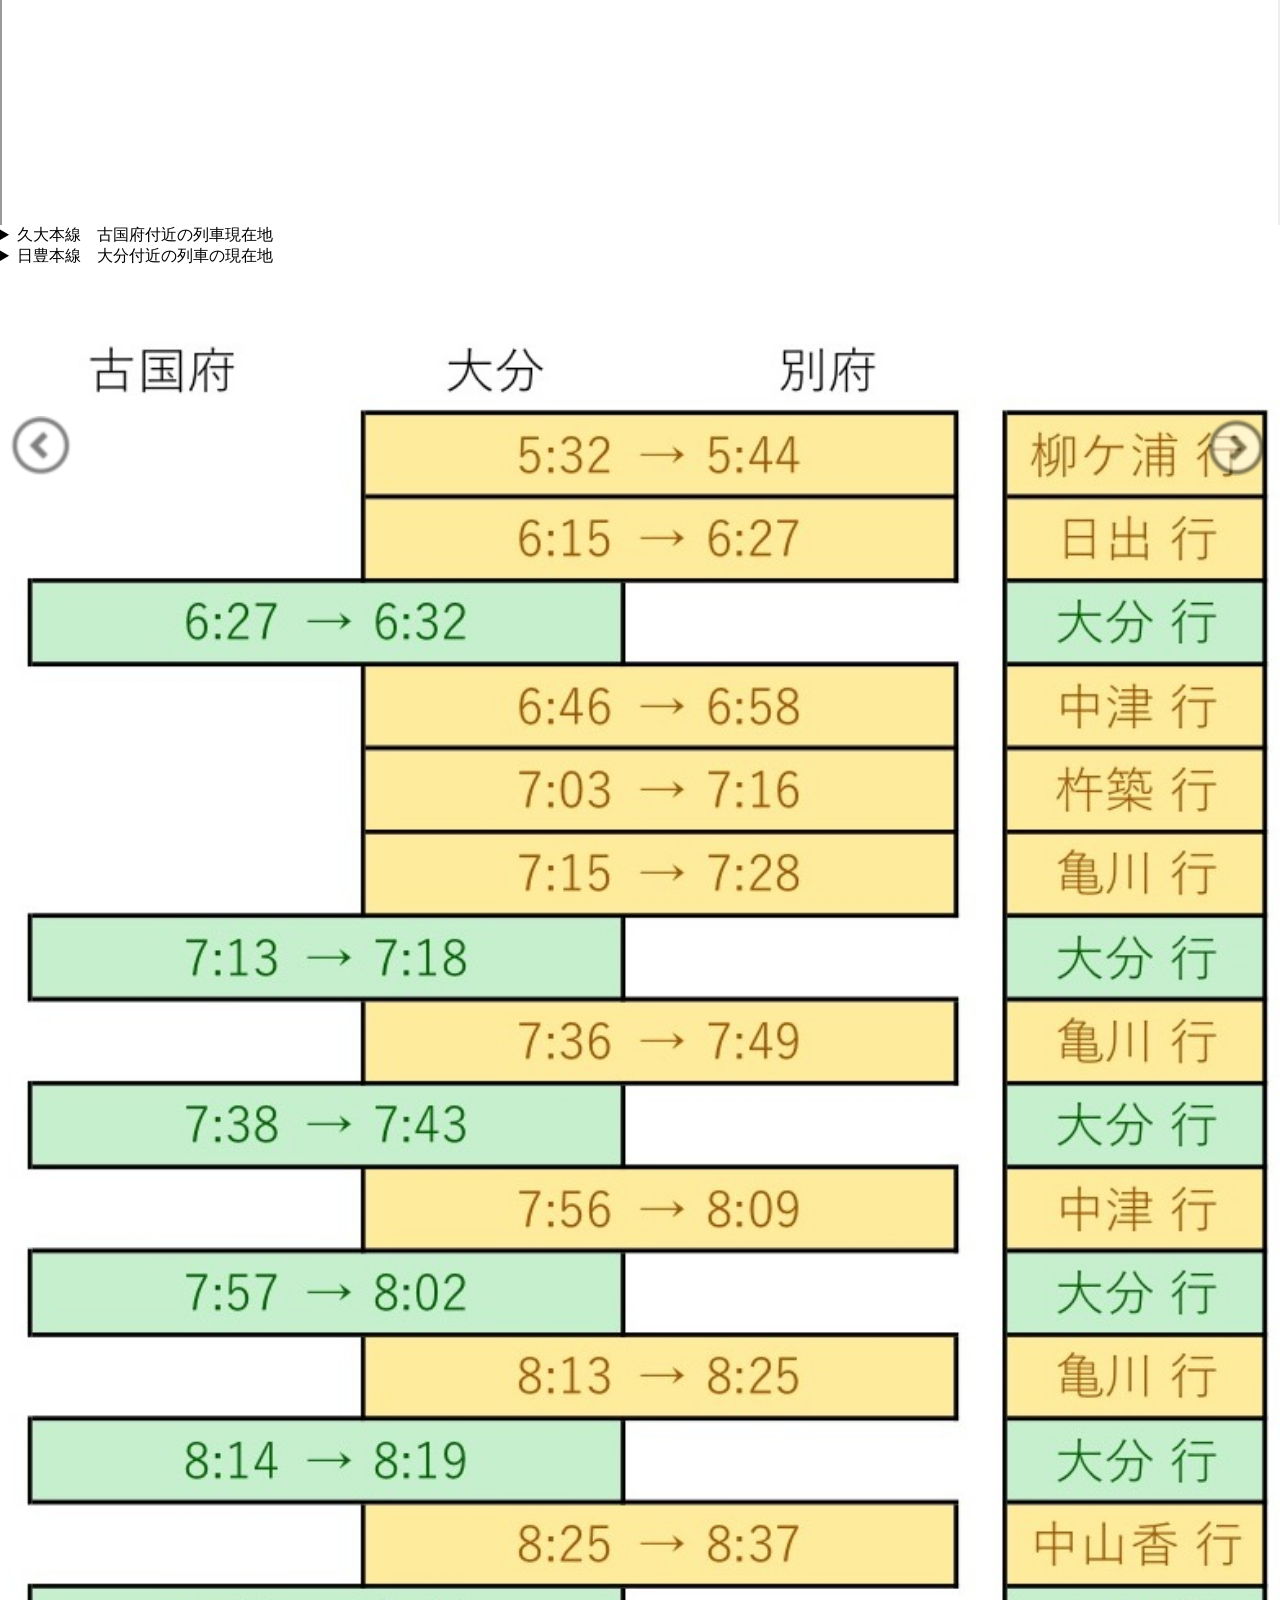
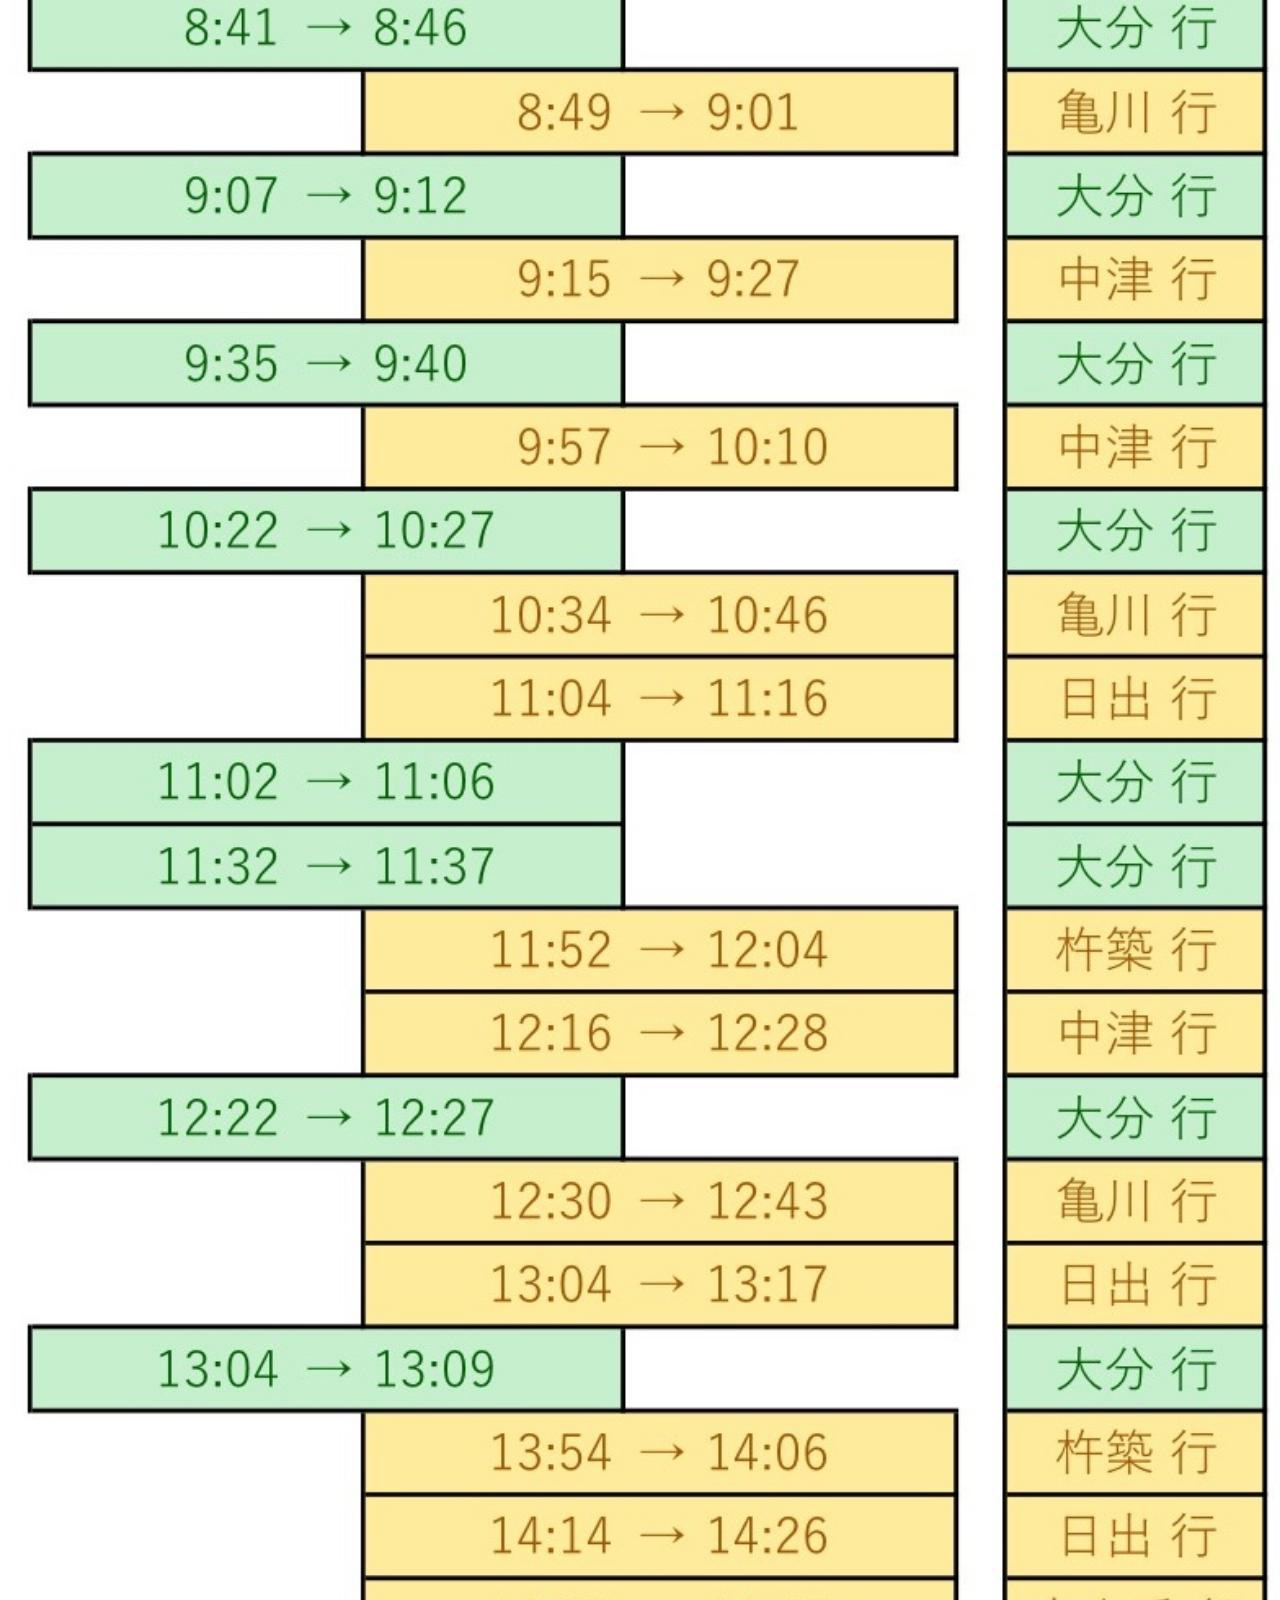
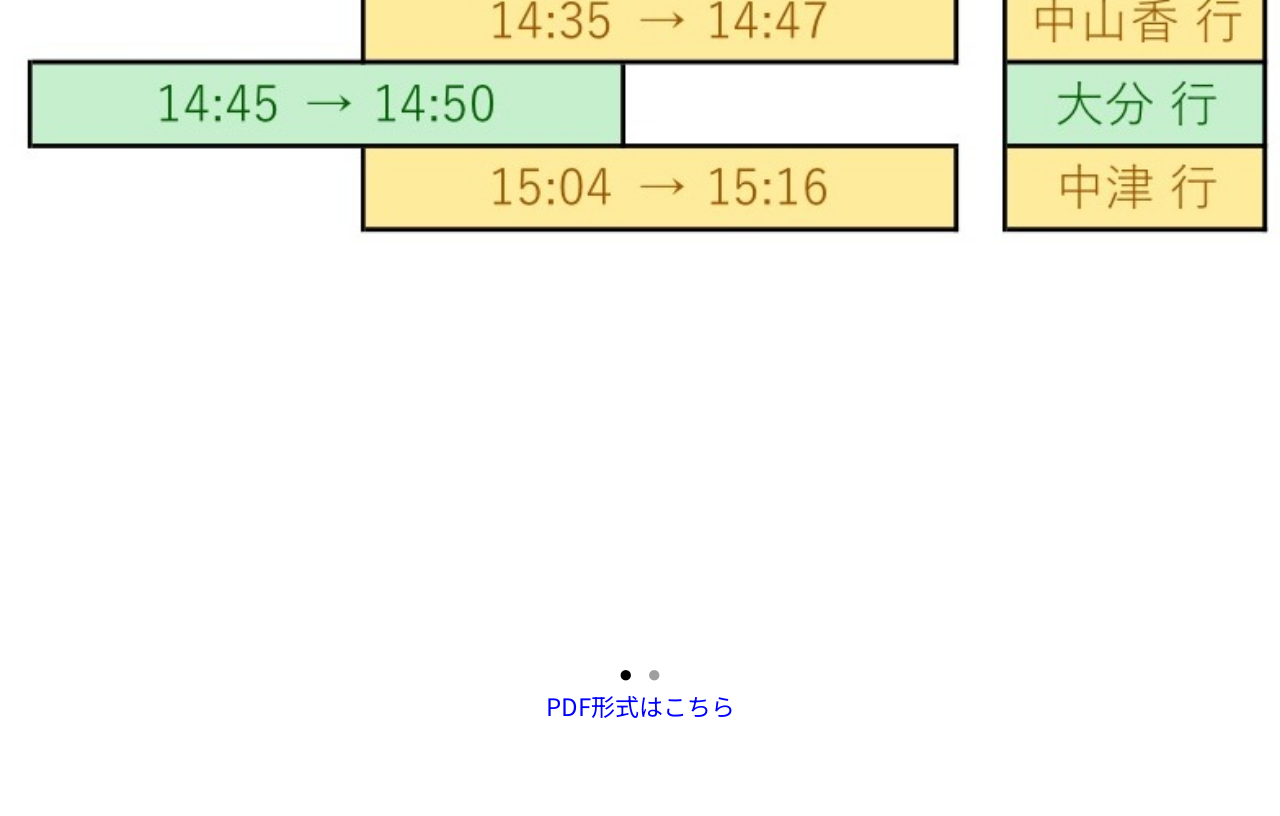
==== index.html @ 7d001d64 "Update index.html" ====
<!DOCTYPE html>
<html lang="ja">
<head>
  <title>列車時刻表・運行情報</title>
  <meta charset="UTF-8" />
  <style>
@import url('https://fonts.googleapis.com/css2?family=Noto+Sans+JP:wght@600&display=swap');

    * {
      box-sizing: border-box;
      margin: 0;
      padding: 0;
    }

    body, html {
      height: 100%;
    }

    .where details iframe {
      width:  100dvw;
      height: 50dvh;
    }

    .carousel-container {
      position: relative;
      width: 100dvw;
      height: 280dvw;
      overflow: hidden;
      margin: 0 auto 0;
    }

    .slides {
      display: flex;
      width: 200%;
      height: 90%;
      transition: transform 0.5s ease;
    }

    .slide {
      width: 50%;
      height: 100%;
      flex-shrink: 0;
      display: flex;
      justify-content: center;
      align-items: center;
    }

    .slide img {
      width: 100%;
      object-fit: contain;
      display: block;
    }

    input[name="carousel"] {
      display: none;
    }

    #slide1:checked ~ .carousel-container .slides { transform: translateX(0%); }
    #slide2:checked ~ .carousel-container .slides { transform: translateX(-50%); }


    .arrow {
      position: fixed;
      top: 50dvh;
      transform: translateY(-50%);
      font-size: 2rem;
      color: white;
      padding: 10px;
      cursor: pointer;
      z-index: 1;
      display: none;
      opacity: 0.5;
    }
    .arrow:hover{
      opacity:1.0;
    }

    .prev {
      left: -5px;
      }
    .next {
      right: -5px;
      }

    .arrow img {
      height: 60px;
    }

    #slide1:checked ~ .carousel-container label[for="slide2"].prev,
    #slide1:checked ~ .carousel-container label[for="slide2"].next,
    #slide2:checked ~ .carousel-container label[for="slide1"].prev,
    #slide2:checked ~ .carousel-container label[for="slide1"].next {
      display: block;
    }

    .nav-buttons {
      text-align: center;
      margin-top: 10px;
    }

    .nav-buttons label {
      cursor: pointer;
      font-size: 1.5rem;
      padding: 0 5px;
      color: #9e9e9e;
    }

    #slide1:checked ~ .nav-buttons label[for="slide1"],
    #slide2:checked ~ .nav-buttons label[for="slide2"] {
      color: #000000;
    }

    .url {
      text-align: center;
      font-family: Noto Sans JP;
      height: 10dvw;
    }

    .url p{
      font-size: 1.5rem;
    }

    .url a {
       text-decoration: none;
       color: #0000ff;
    }

    @media (max-width: 600px) {
      .arrow {
        font-size: 1.5rem;
        padding: 5px;
      }

      .nav-buttons label {
        font-size: 1rem;
      }
    }
    .iframe {
      height: 25dvh;
      width: 100dvw;
      overflow: hidden;
    }
    .iframe iframe {
      width: 100%;
      height: calc(50dvh + 100px);
      margin-top: -100px;
    }
    .p {
      background-color: #FFFF00;
      font-size: 1.5em;
      font-weight: bold;
    }
  </style>
</head>
<body>
<script type="text/javascript">
<!--
//時間帯で画像の表示切り替え
var now = new Date();
var time = now.getHours() + now.getMinutes() * 0.01;
if(time >= 0 && time <= 15.04){
document.write('  <input type="radio" name="carousel" id="slide1" checked>');
}
if(time >= 23.42 && time <= 23.59){
document.write('  <input type="radio" name="carousel" id="slide1" checked>');
}
else{
document.write('  <input type="radio" name="carousel" id="slide1">');
}
// -->
</script>
<script type="text/javascript">
<!--
//時間帯で画像の表示切り替え
var now = new Date();
var time = now.getHours() + now.getMinutes() * 0.01;
if(time >= 15.05 && time <= 23.41){
document.write('  <input type="radio" name="carousel" id="slide2" checked>');
}
else{
document.write('  <input type="radio" name="carousel" id="slide2">');
}
// -->
</script>
  <div class="iframe">
    <iframe src="https://www.jrkyushu.co.jp/trains/info/oita.html#ota"></iframe>
  </div>
  <div class="where">
    <details>
      <summary>久大本線　古国府付近の列車現在地</summary>
      <iframe src="https://george-doredore.jrkyushu.co.jp/jrqSEN55.html#EKINO1333"></iframe>
    </details>

    <details>
      <summary>日豊本線　大分付近の列車の現在地</summary>
      <iframe src="https://george-doredore.jrkyushu.co.jp/jrqSEN10.html#EKINO1037/"></iframe>
    </details>
  </div>
  <div class="carousel-container">
    <div class="slides">
      <div class="slide"><img src="https://moriwakiren-fucc.github.io/train-info/timetable/timetable_img/001.JPG"></div>
      <div class="slide"><img src="https://moriwakiren-fucc.github.io/train-info/timetable/timetable_img/002.JPG"></div>
    </div>

    <label class="arrow prev" for="slide2"><img src="https://moriwakiren-fucc.github.io/train-info/icon/prev.png"></label>
    <label class="arrow next" for="slide2"><img src="https://moriwakiren-fucc.github.io/train-info/icon/next.png"></label>
    <label class="arrow prev" for="slide1"><img src="https://moriwakiren-fucc.github.io/train-info/icon/prev.png"></label>
    <label class="arrow next" for="slide1"><img src="https://moriwakiren-fucc.github.io/train-info/icon/next.png"></label>
  </div>

  <div class="nav-buttons">
    <label for="slide1">●</label>
    <label for="slide2">●</label>

  </div>

  <div class="url">
    <p><a href="https://moriwakiren-fucc.github.io/train-info/timetable/timetable.pdf">PDF形式はこちら</a></p>
  </div>
</body>
</html>
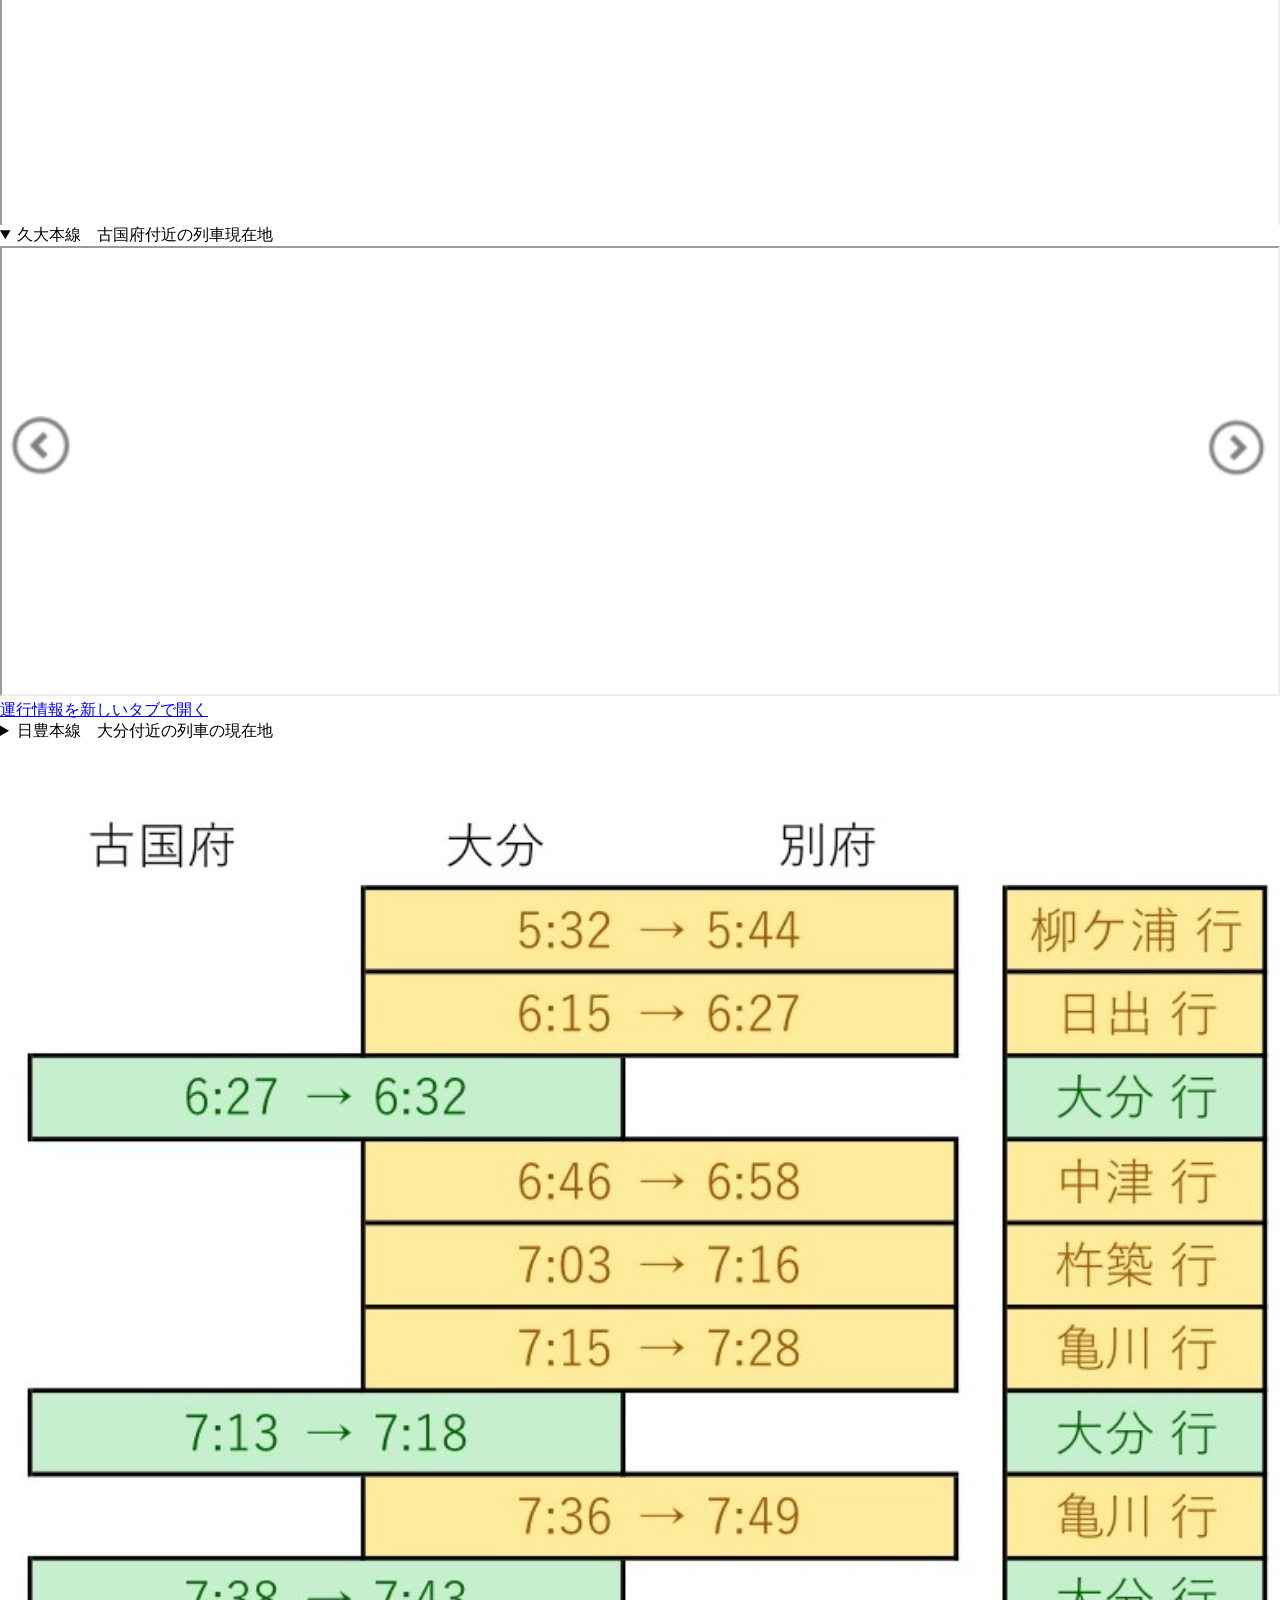
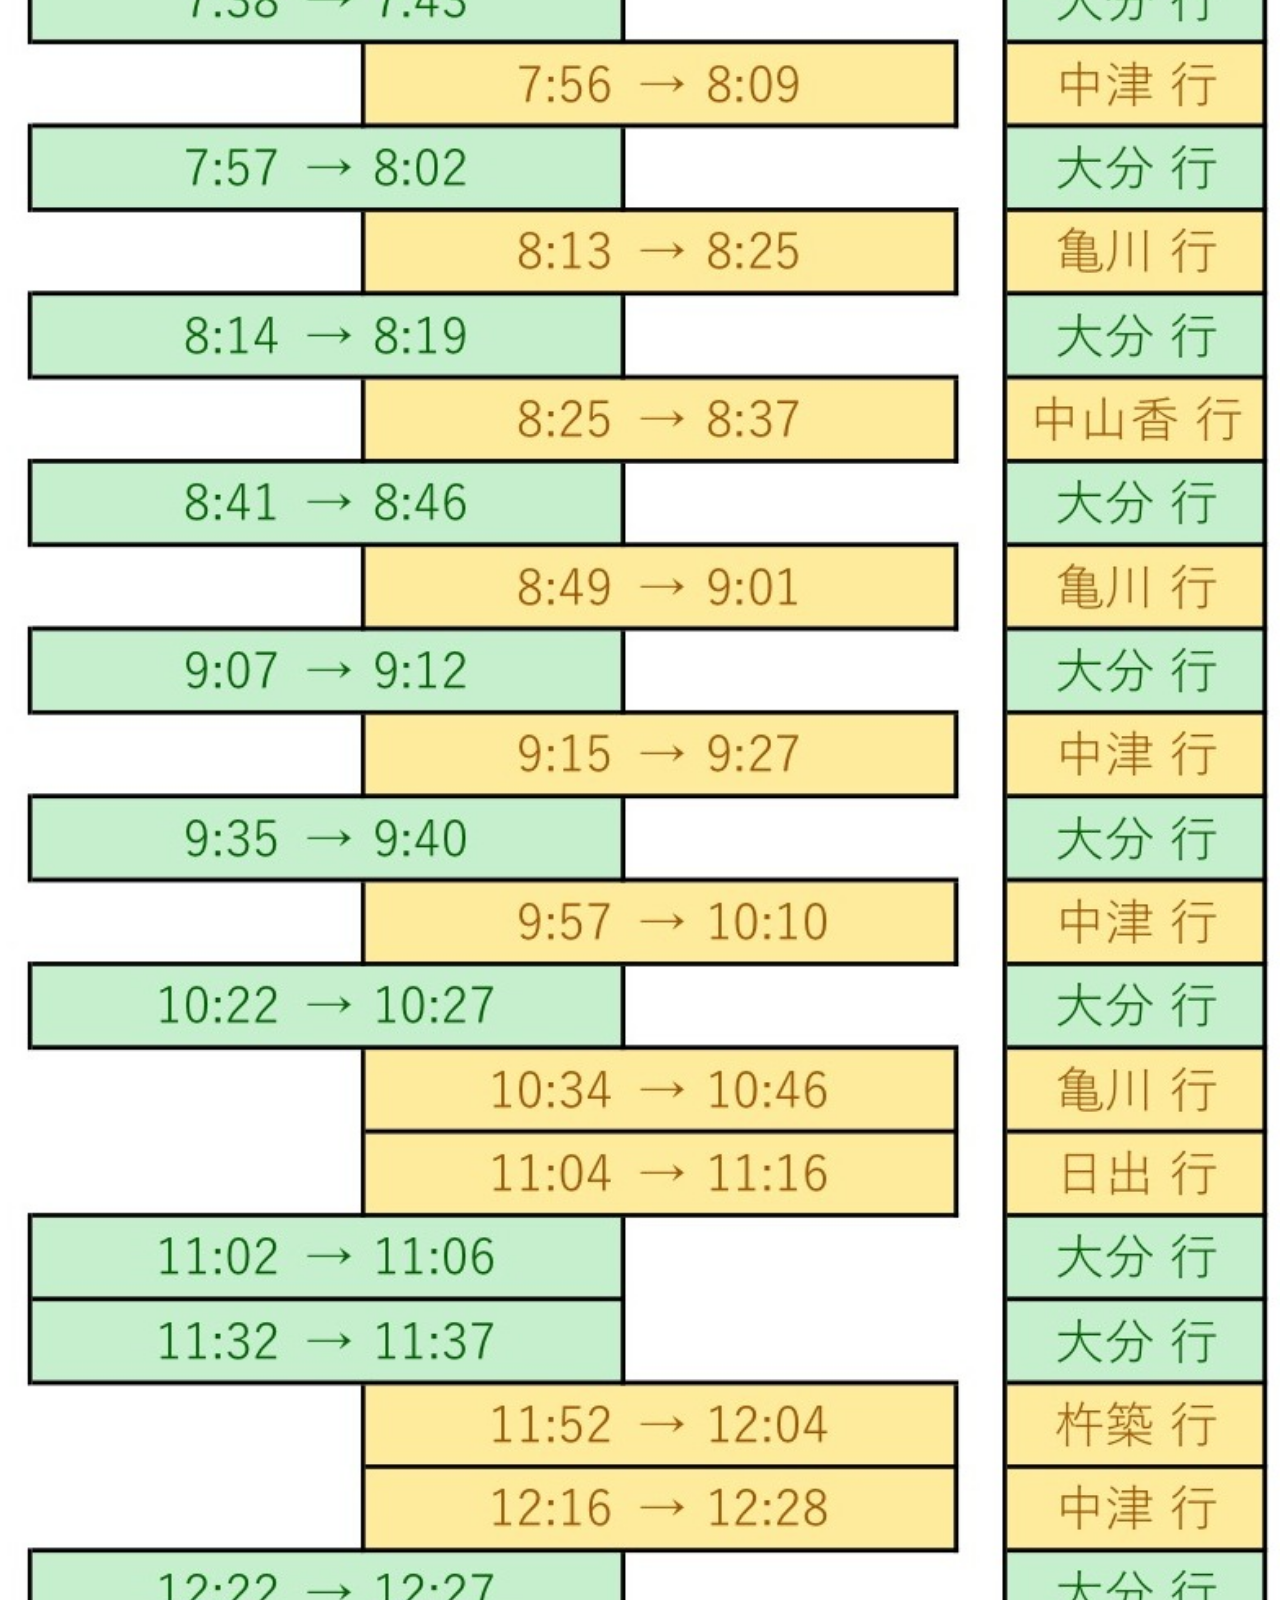
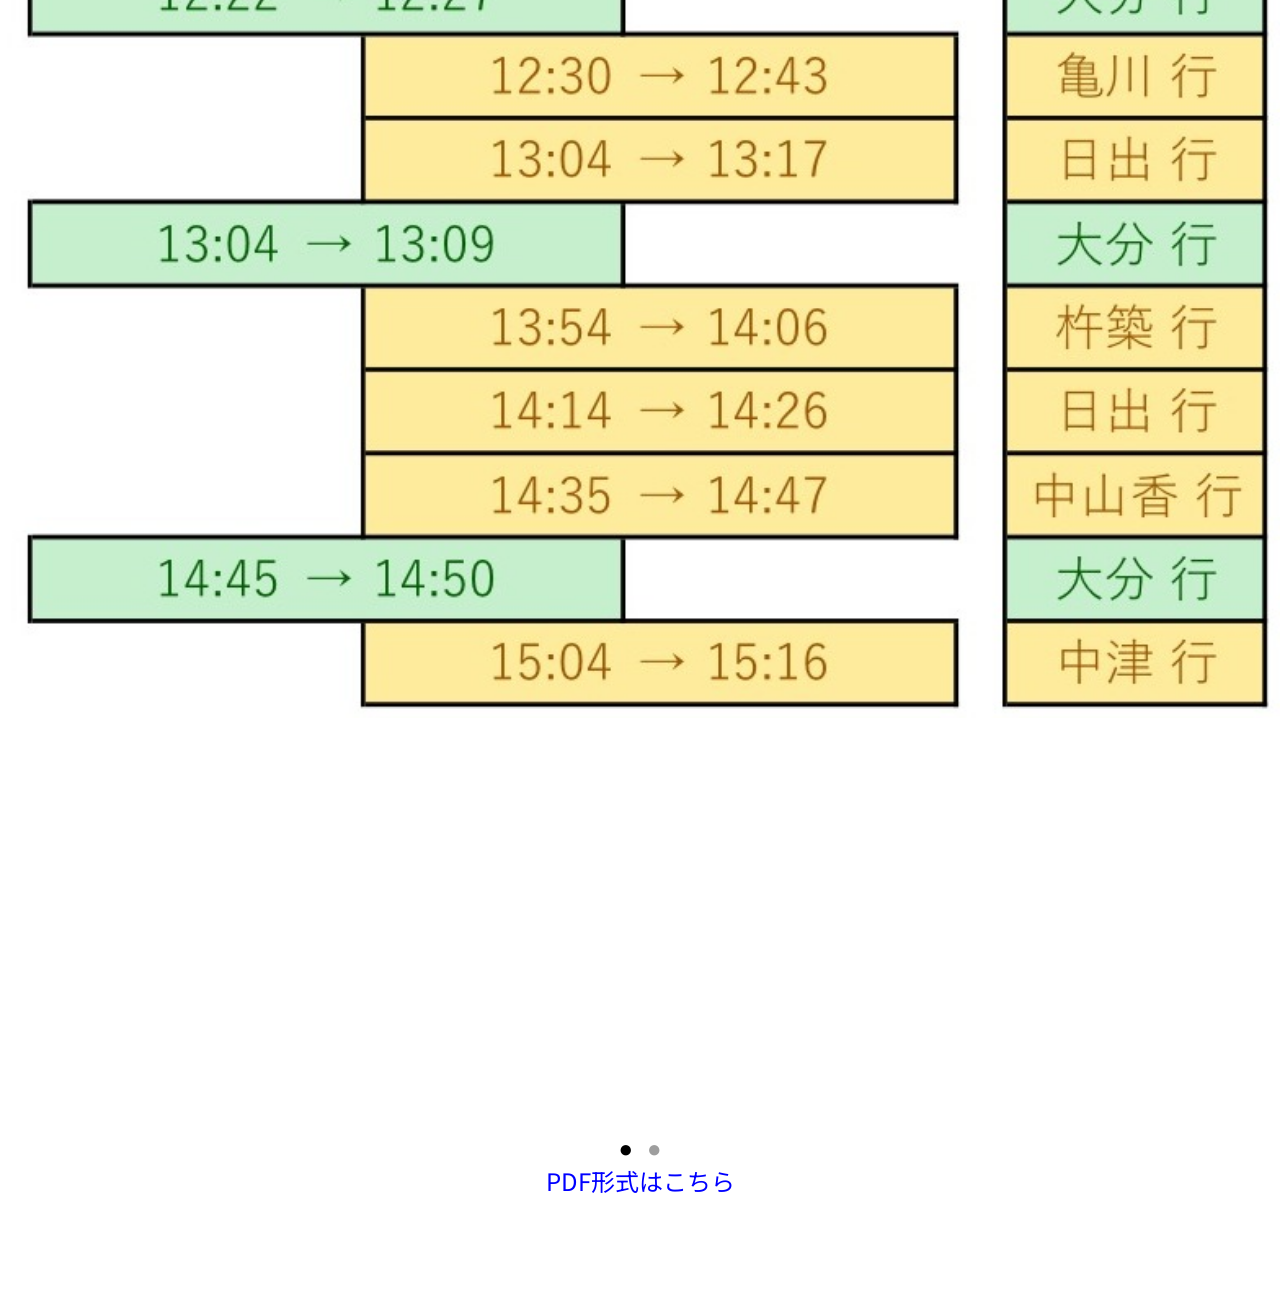
==== commit afffa575: "Update index.html" ====
--- a/index.html
+++ b/index.html
@@ -19,6 +19,10 @@
     .where details iframe {
       width:  100dvw;
       height: 50dvh;
+    }
+
+    .links a {
+      color:#0000FF;
     }
 
     .carousel-container {
@@ -184,16 +188,19 @@
 </script>
   <div class="iframe">
     <iframe src="https://www.jrkyushu.co.jp/trains/info/oita.html#ota"></iframe>
+    <p class="links"><a href="https://www.jrkyushu.co.jp/trains/info/oita.html#ota" target="_blank">運行情報を新しいタブで開く</a></p>
   </div>
   <div class="where">
-    <details>
+    <details open>
       <summary>久大本線　古国府付近の列車現在地</summary>
-      <iframe src="https://george-doredore.jrkyushu.co.jp/jrqSEN55.html#EKINO1333"></iframe>
+      <iframe src="https://george-doredore.jrkyushu.co.jp/jrqSEN55.html#EKINO1332"></iframe>
+      <p class="links"><a href="https://george-doredore.jrkyushu.co.jp/jrqSEN55.html#EKINO1332" target="_blank">運行情報を新しいタブで開く</a></p>
     </details>
 
     <details>
       <summary>日豊本線　大分付近の列車の現在地</summary>
-      <iframe src="https://george-doredore.jrkyushu.co.jp/jrqSEN10.html#EKINO1037/"></iframe>
+      <iframe src="https://george-doredore.jrkyushu.co.jp/jrqSEN10.html#EKINO1039"></iframe>
+      <p class="links"><a href="https://george-doredore.jrkyushu.co.jp/jrqSEN10.html#EKINO1039" target="_blank">運行情報を新しいタブで開く</a></p>
     </details>
   </div>
   <div class="carousel-container">
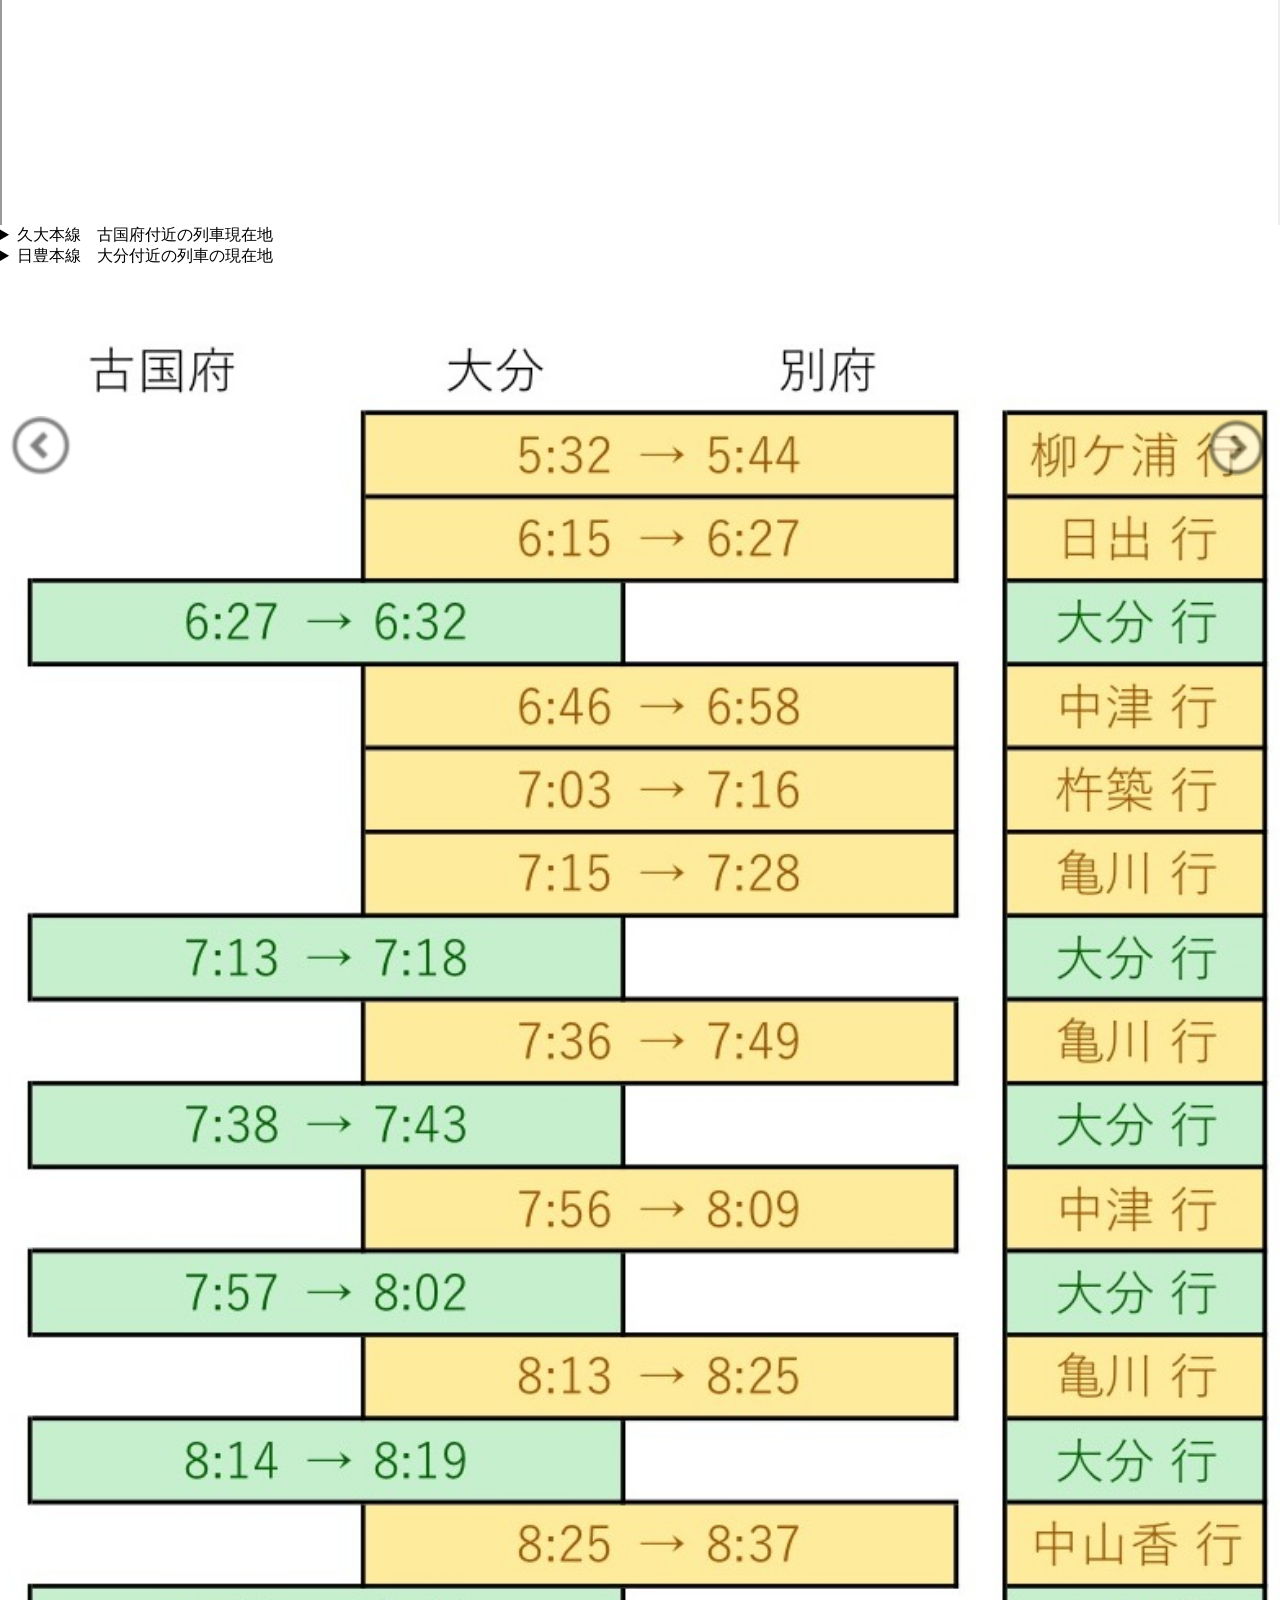
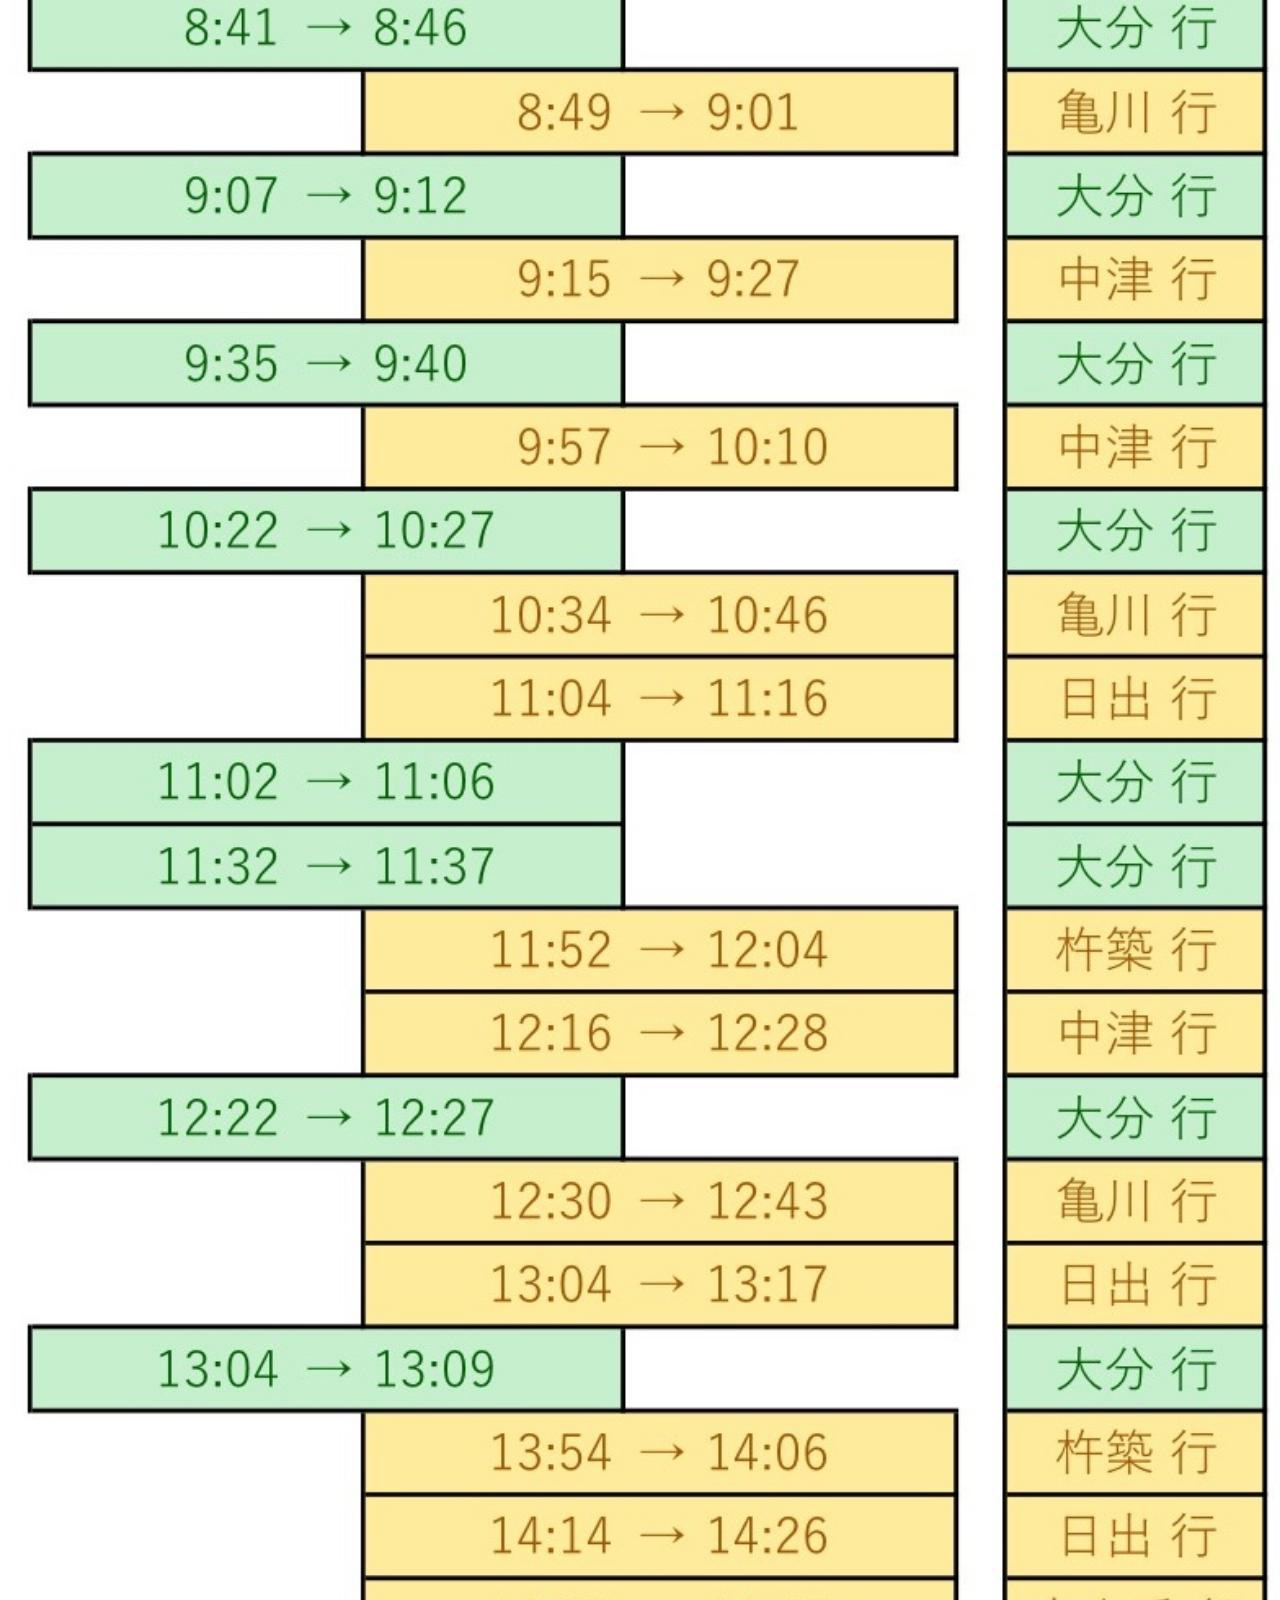
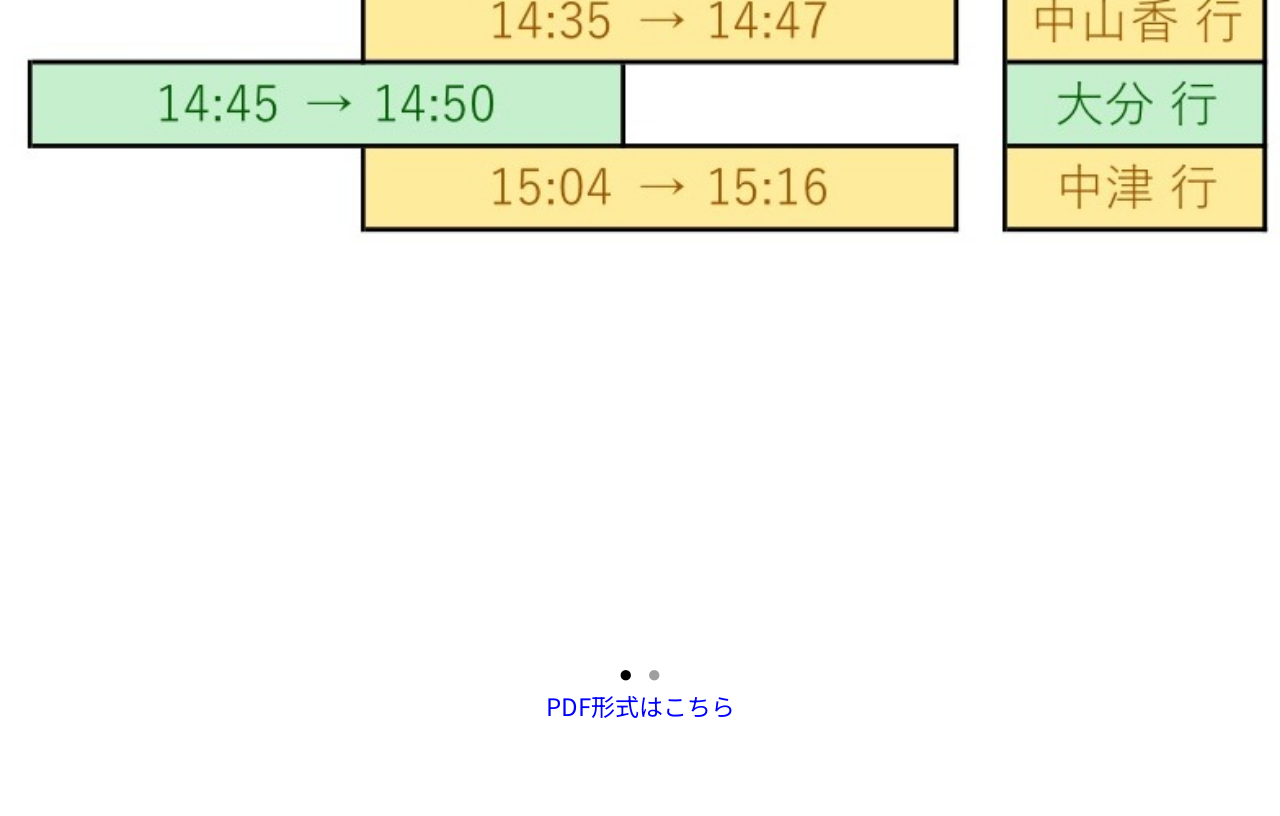
==== commit f64147bb: "Update index.html" ====
--- a/index.html
+++ b/index.html
@@ -191,16 +191,16 @@
     <p class="links"><a href="https://www.jrkyushu.co.jp/trains/info/oita.html#ota" target="_blank">運行情報を新しいタブで開く</a></p>
   </div>
   <div class="where">
-    <details open>
+    <details>
       <summary>久大本線　古国府付近の列車現在地</summary>
-      <iframe src="https://george-doredore.jrkyushu.co.jp/jrqSEN55.html#EKINO1332"></iframe>
-      <p class="links"><a href="https://george-doredore.jrkyushu.co.jp/jrqSEN55.html#EKINO1332" target="_blank">運行情報を新しいタブで開く</a></p>
+      <iframe src="https://george-doredore.jrkyushu.co.jp/jrqSEN55.html#EKINO1333"></iframe>
+      <p class="links"><a href="https://george-doredore.jrkyushu.co.jp/jrqSEN55.html#EKINO1333" target="_blank">【久大本線　古国府付近の列車現在地】を新しいタブで開く</a></p>
     </details>
 
     <details>
       <summary>日豊本線　大分付近の列車の現在地</summary>
       <iframe src="https://george-doredore.jrkyushu.co.jp/jrqSEN10.html#EKINO1039"></iframe>
-      <p class="links"><a href="https://george-doredore.jrkyushu.co.jp/jrqSEN10.html#EKINO1039" target="_blank">運行情報を新しいタブで開く</a></p>
+      <p class="links"><a href="https://george-doredore.jrkyushu.co.jp/jrqSEN10.html#EKINO1039" target="_blank">【日豊本線　大分付近の列車の現在地】を新しいタブで開く</a></p>
     </details>
   </div>
   <div class="carousel-container">
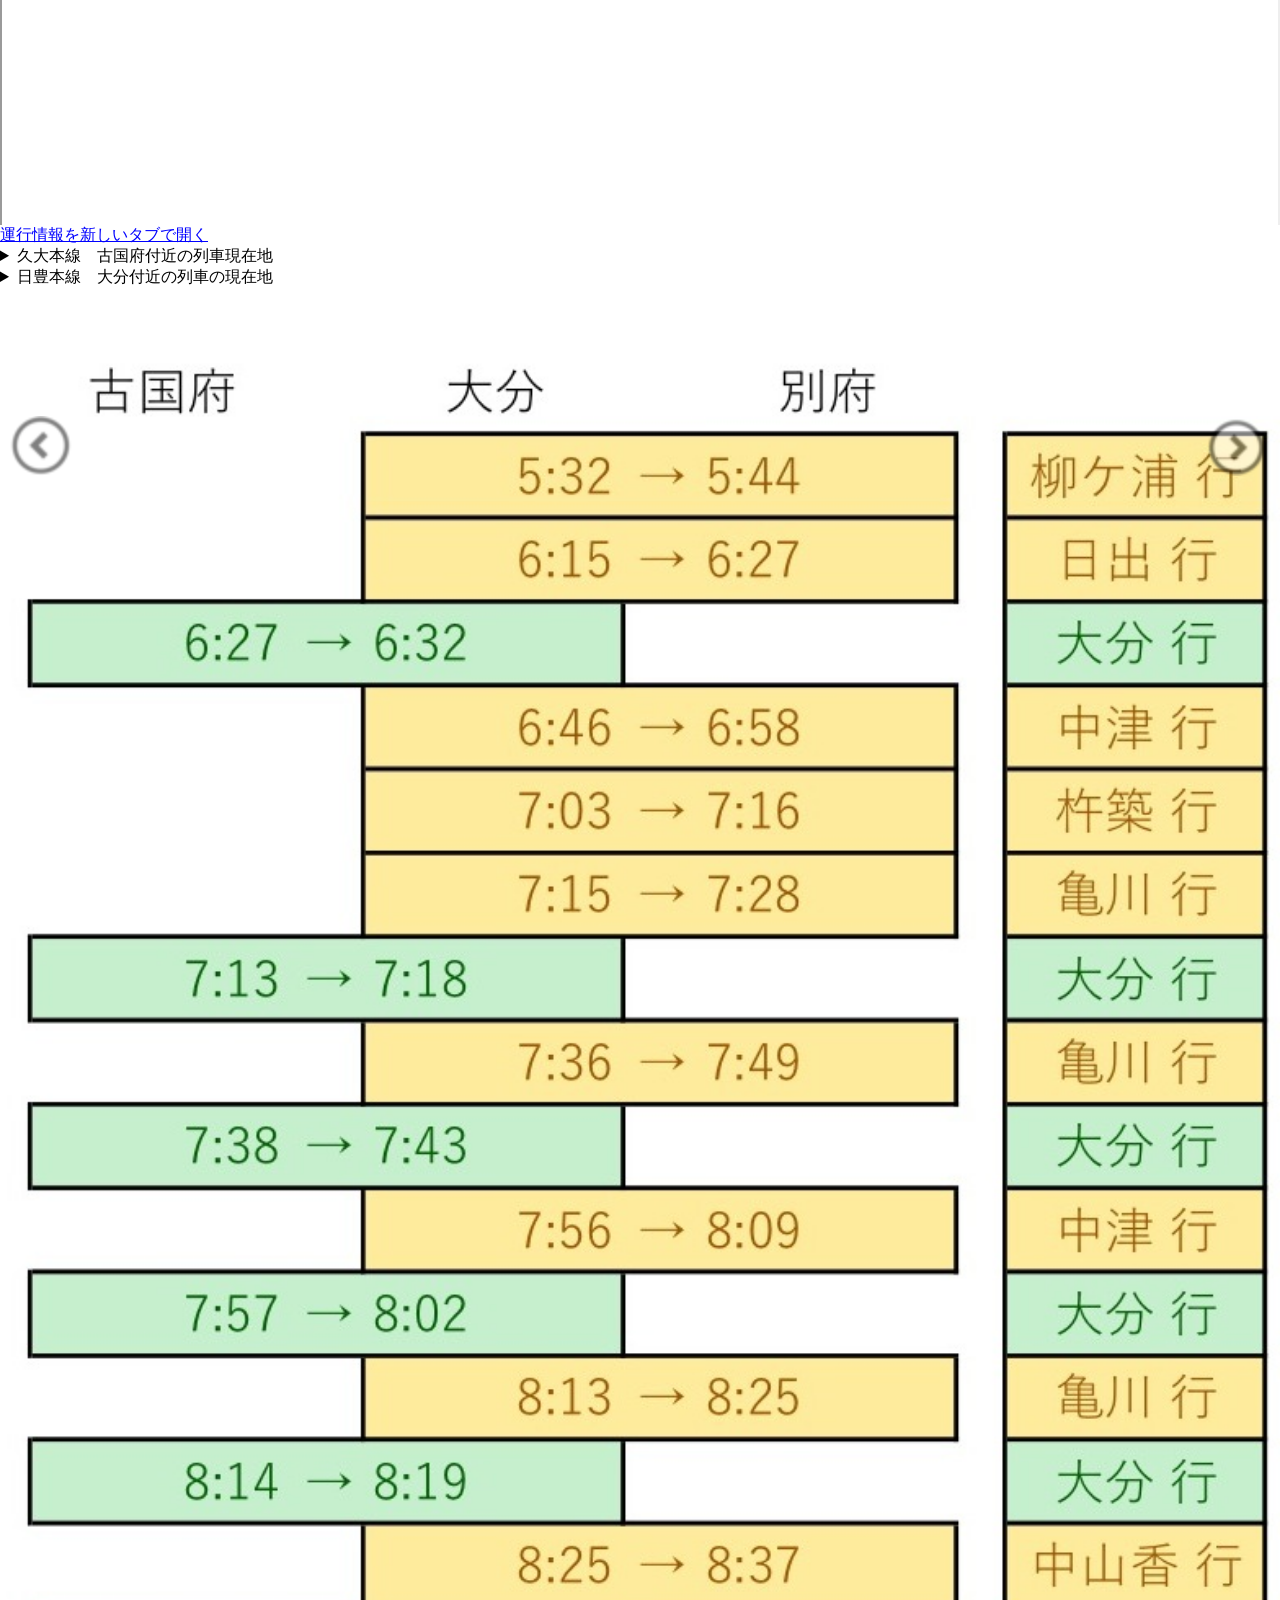
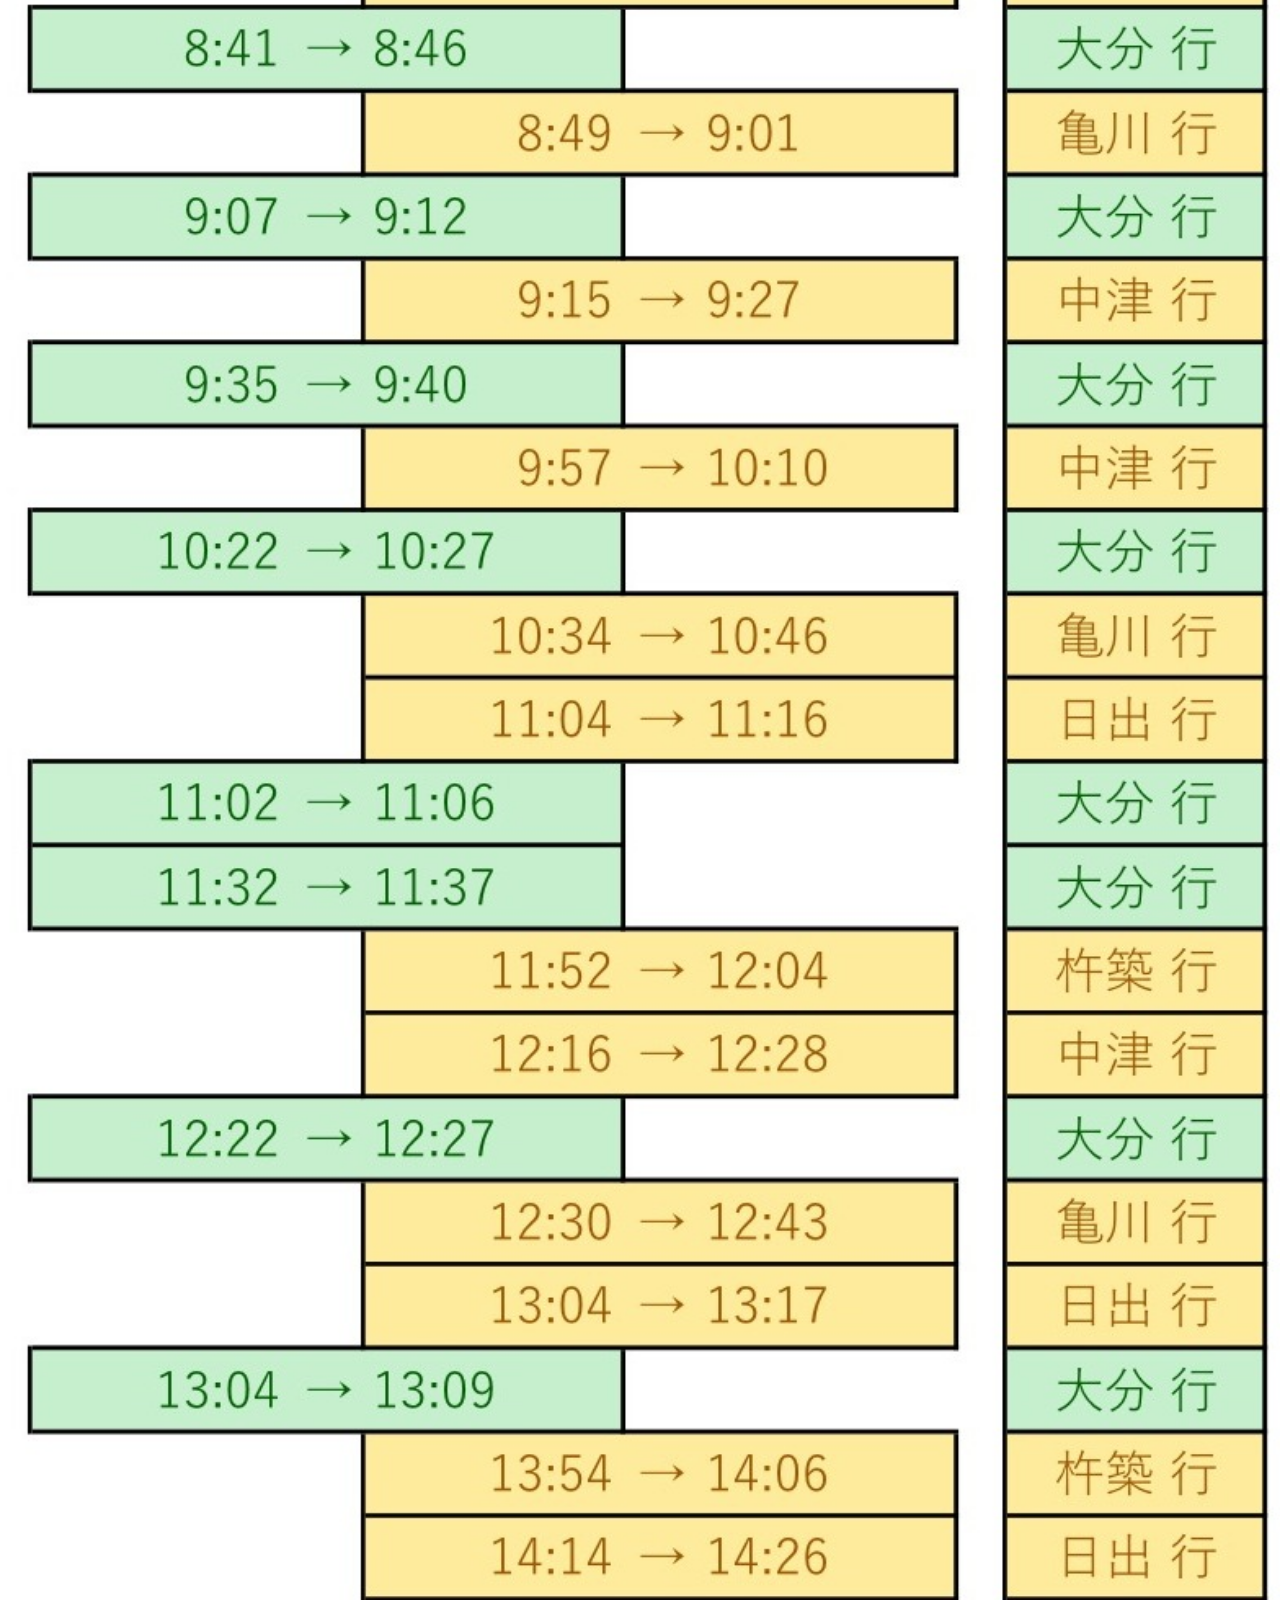
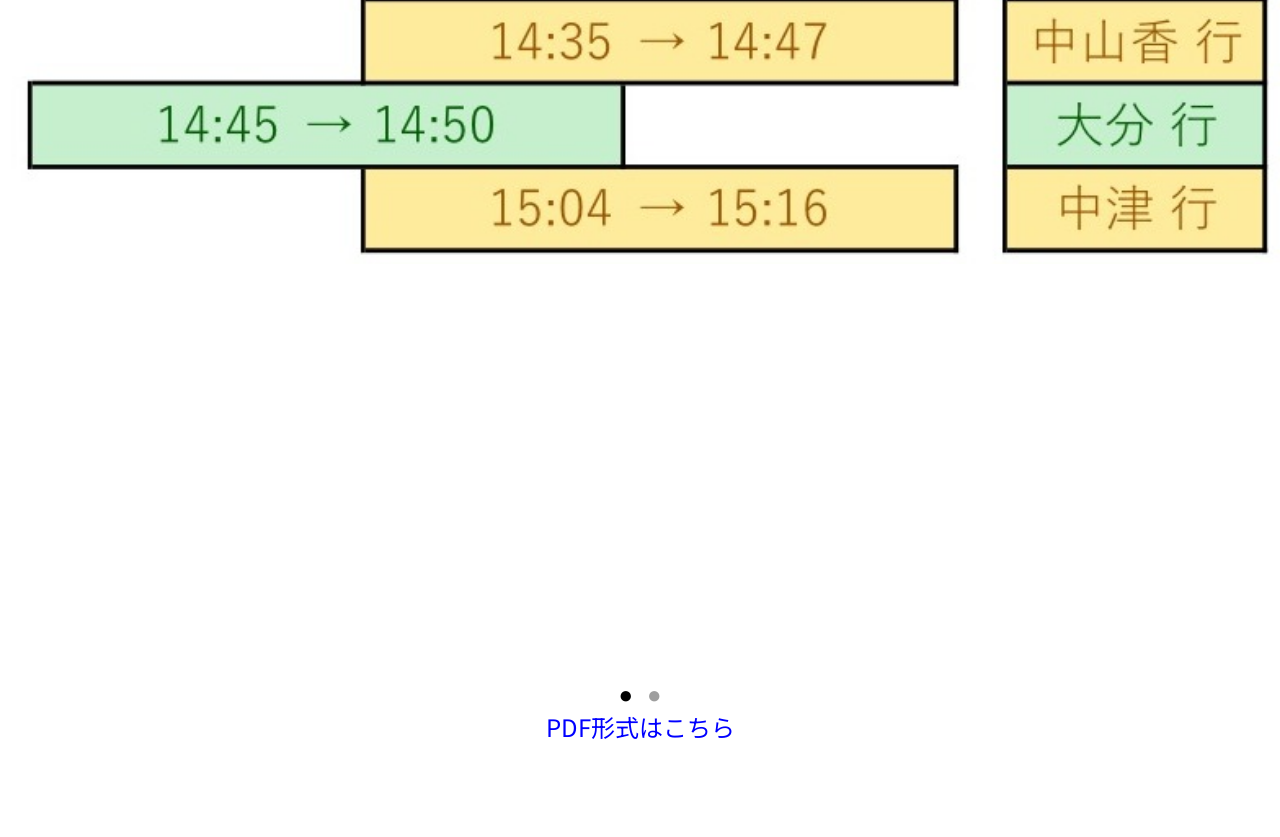
==== commit f7e04f49: "Update index.html" ====
--- a/index.html
+++ b/index.html
@@ -188,8 +188,8 @@
 </script>
   <div class="iframe">
     <iframe src="https://www.jrkyushu.co.jp/trains/info/oita.html#ota"></iframe>
+  </div>
     <p class="links"><a href="https://www.jrkyushu.co.jp/trains/info/oita.html#ota" target="_blank">運行情報を新しいタブで開く</a></p>
-  </div>
   <div class="where">
     <details>
       <summary>久大本線　古国府付近の列車現在地</summary>
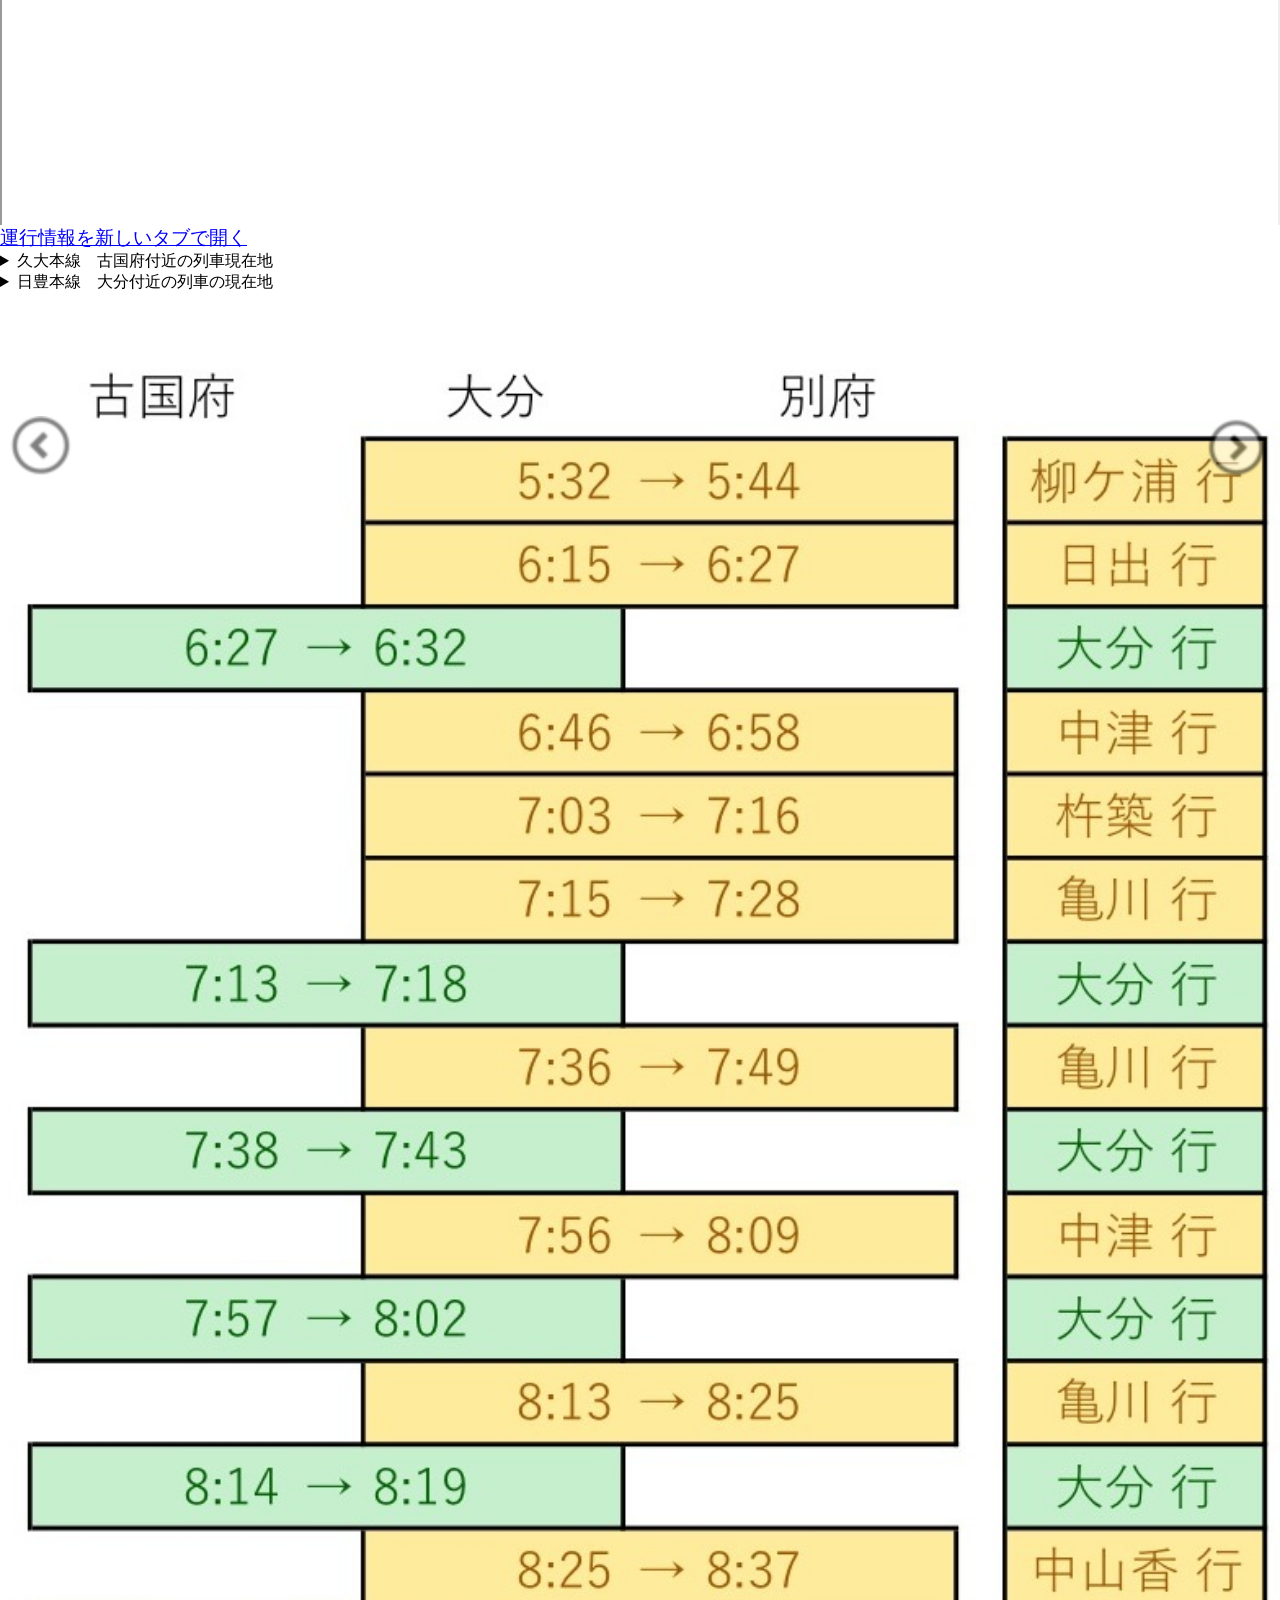
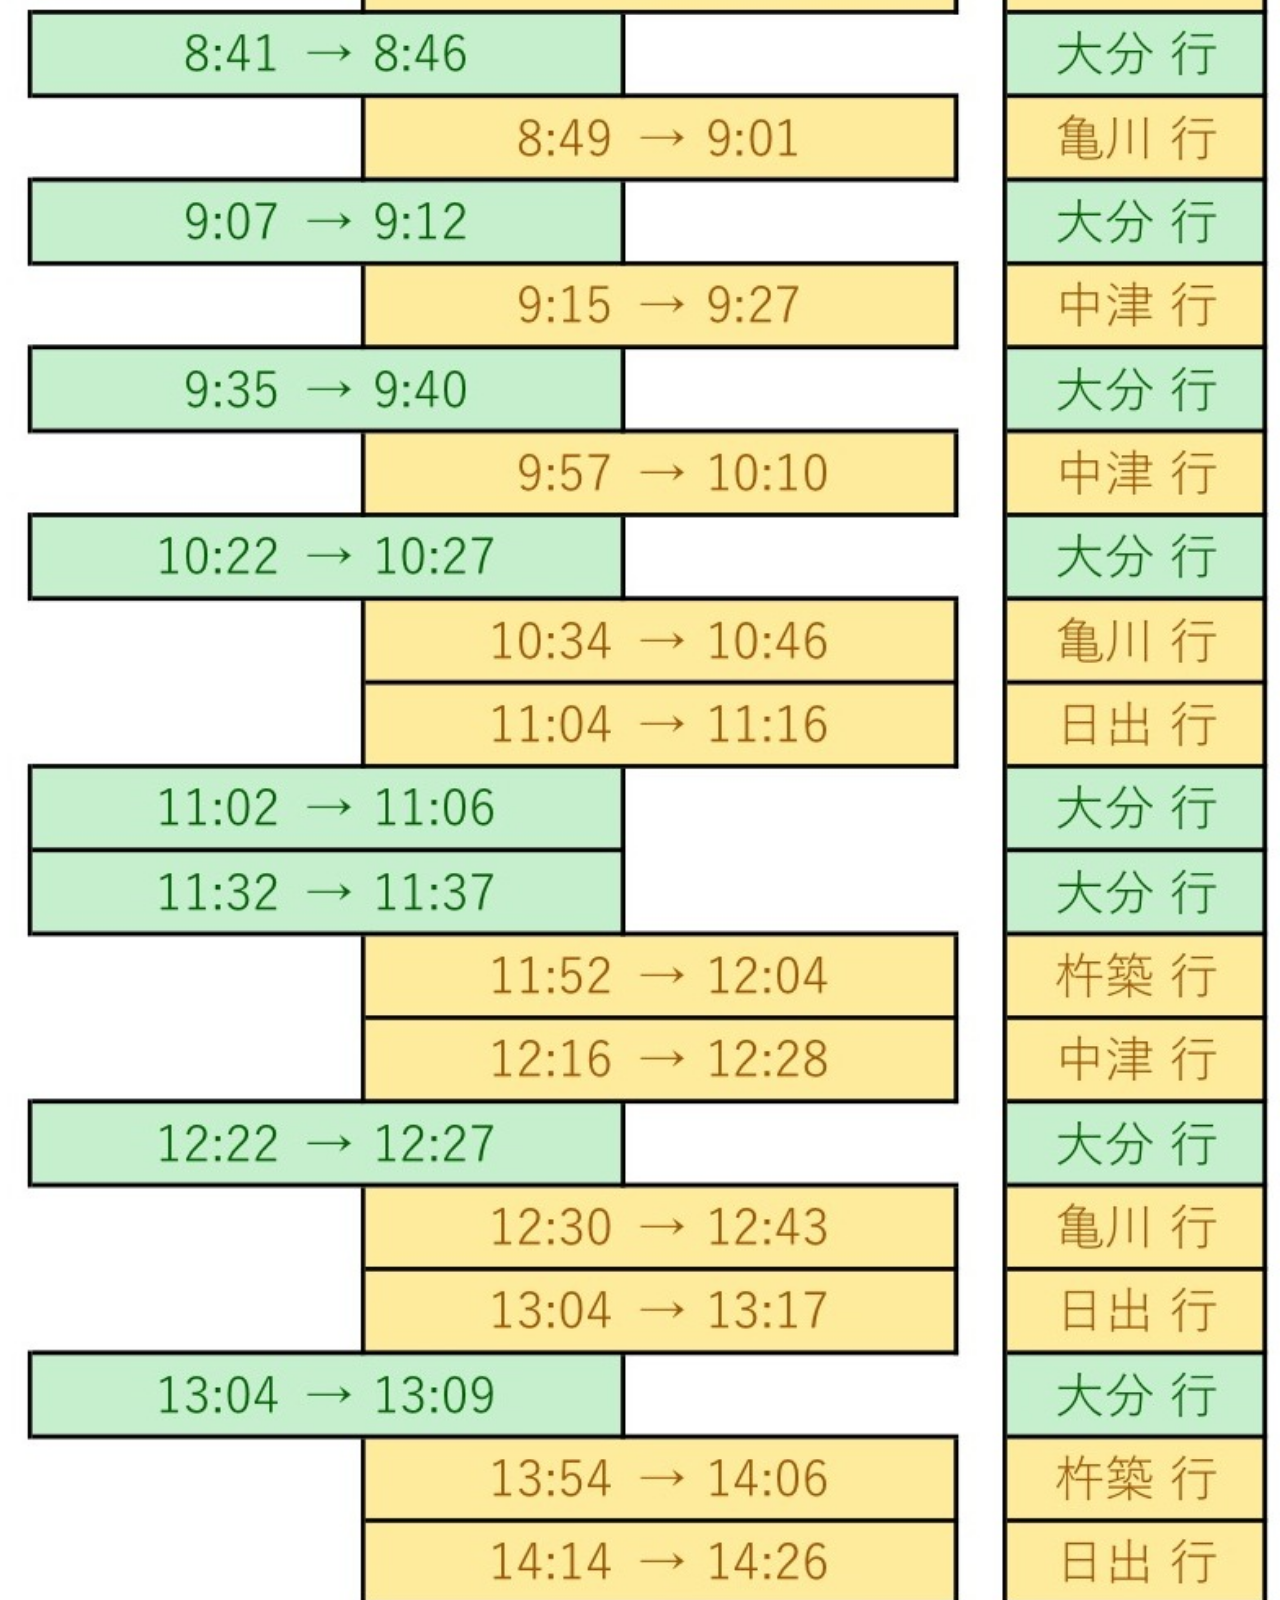
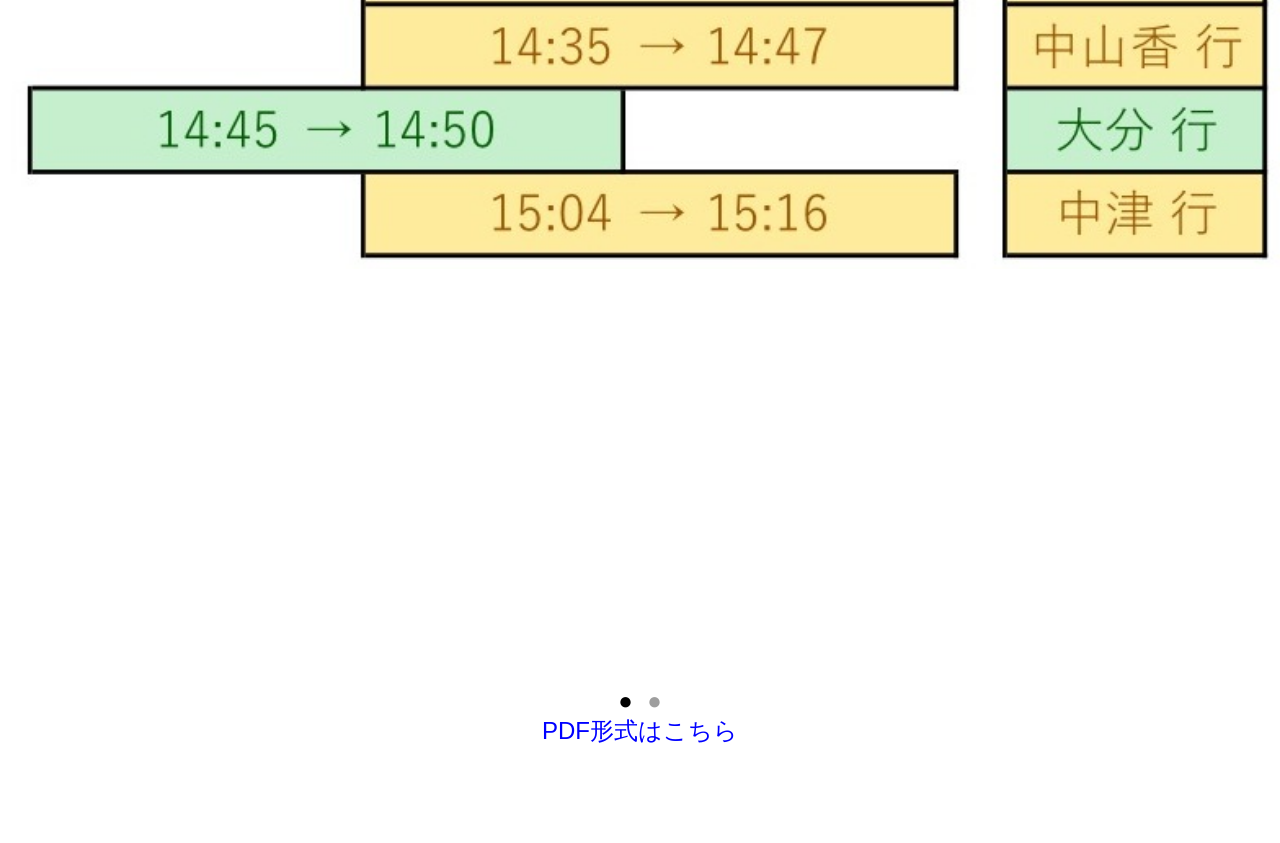
==== commit 7ac8d857: "Update styles in index.html Add font-family to global styles and increase link font size." ====
--- a/index.html
+++ b/index.html
@@ -10,8 +10,9 @@
       box-sizing: border-box;
       margin: 0;
       padding: 0;
-    }
-
+      font-family: sans-serif
+    }
+    
     body, html {
       height: 100%;
     }
@@ -19,6 +20,10 @@
     .where details iframe {
       width:  100dvw;
       height: 50dvh;
+    }
+
+    .links {
+      font-size: 1.2em;
     }
 
     .links a {
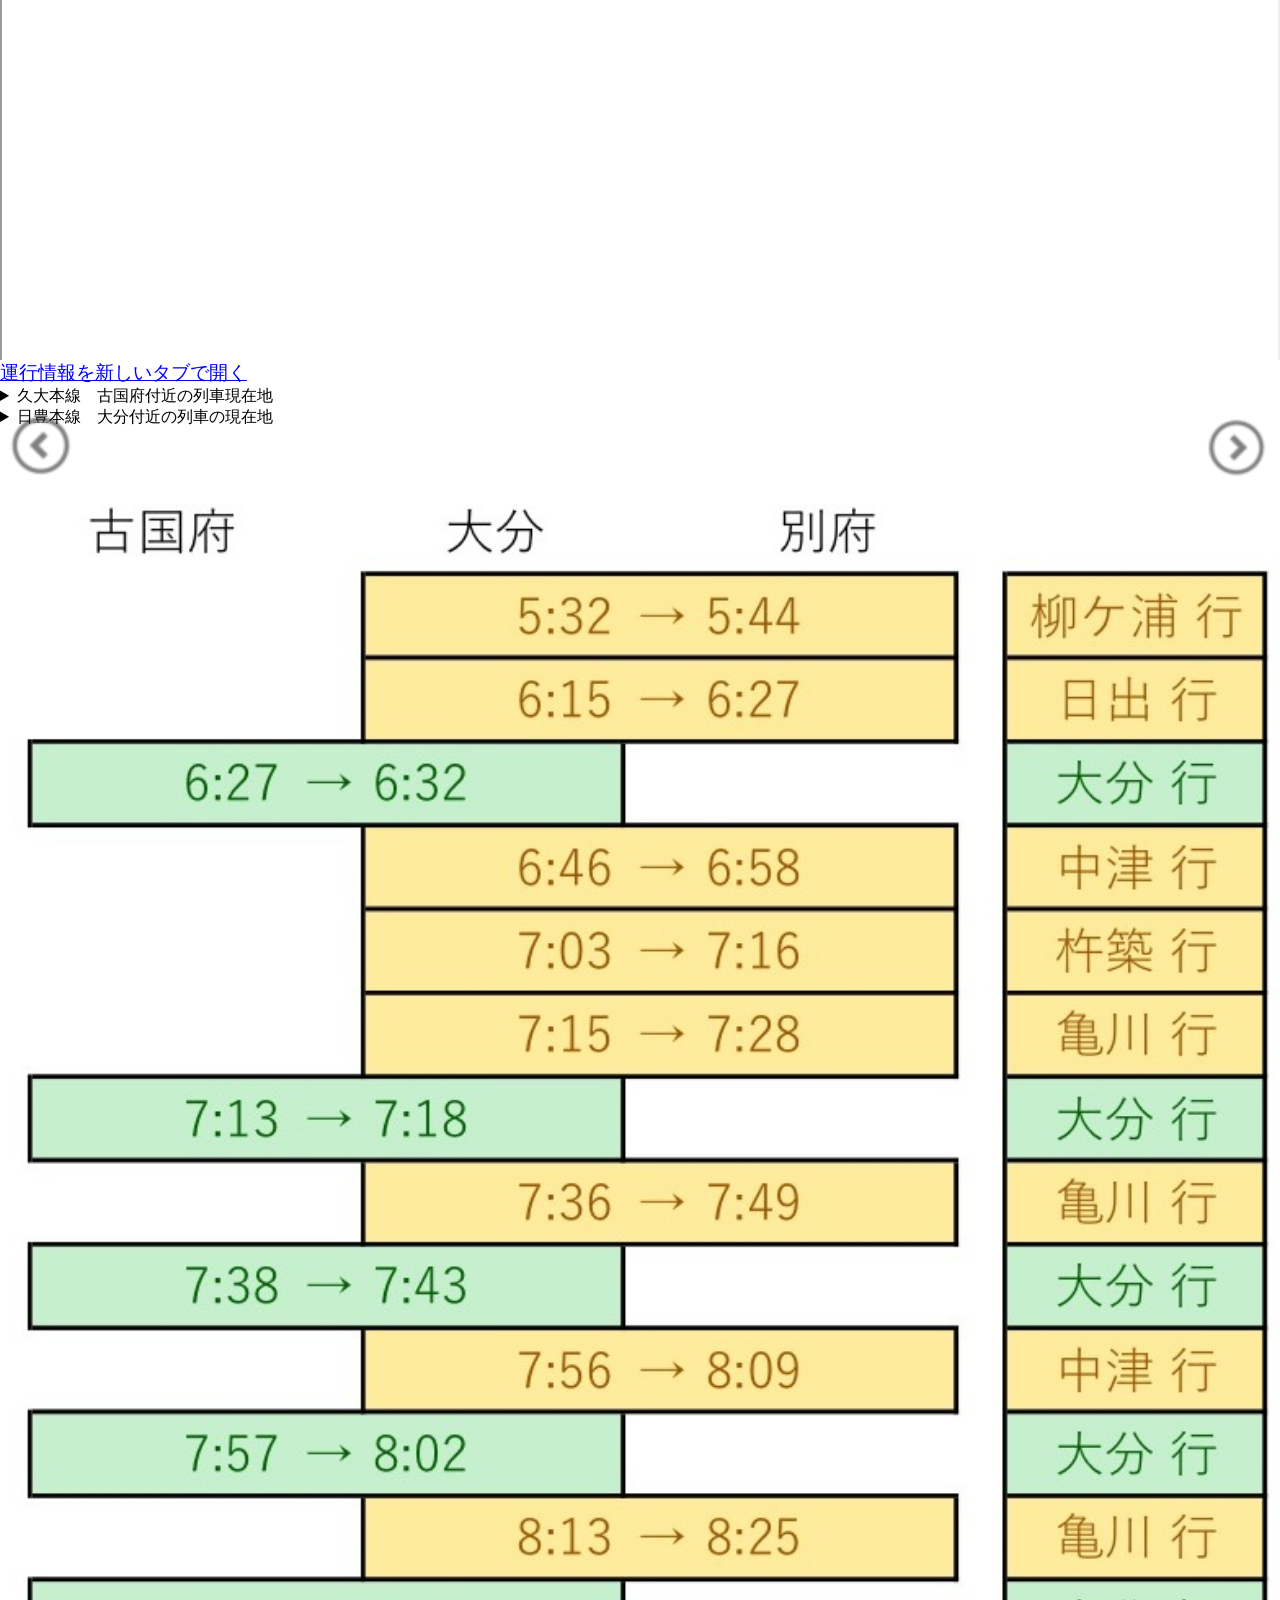
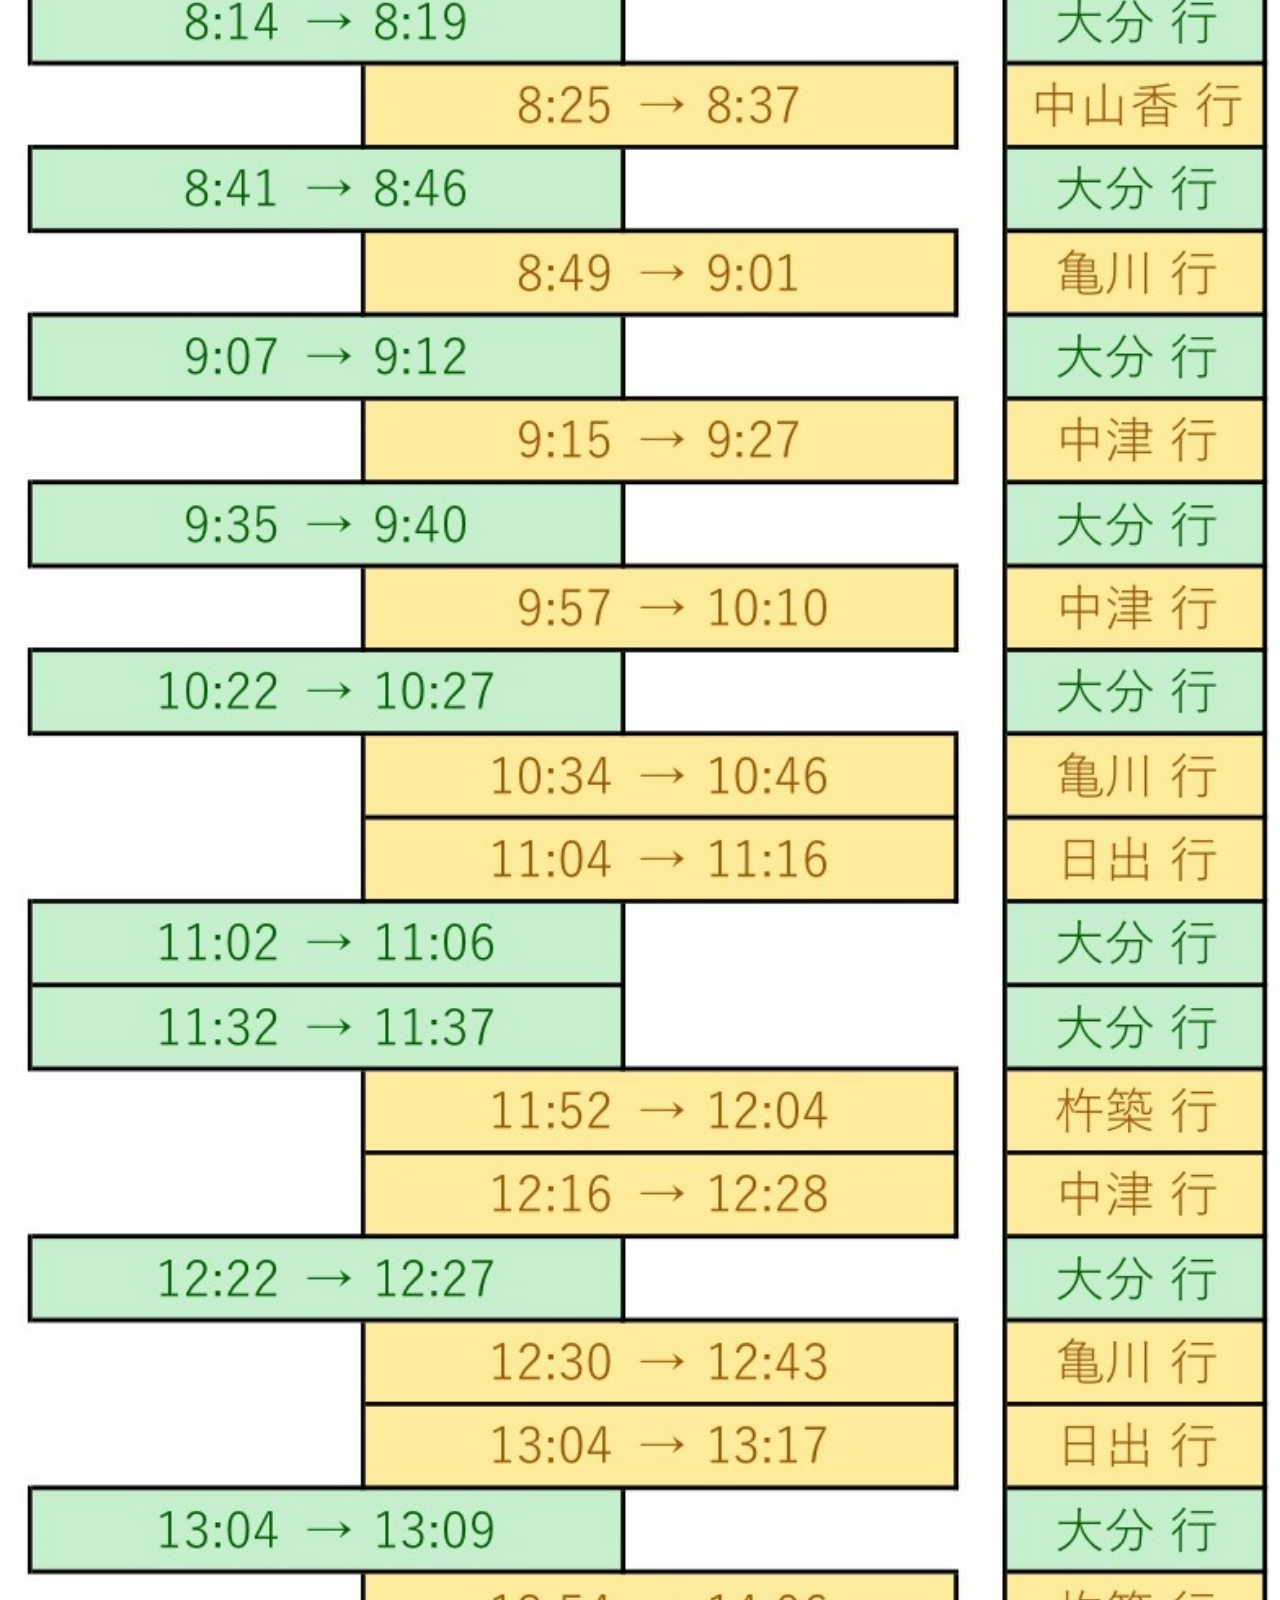
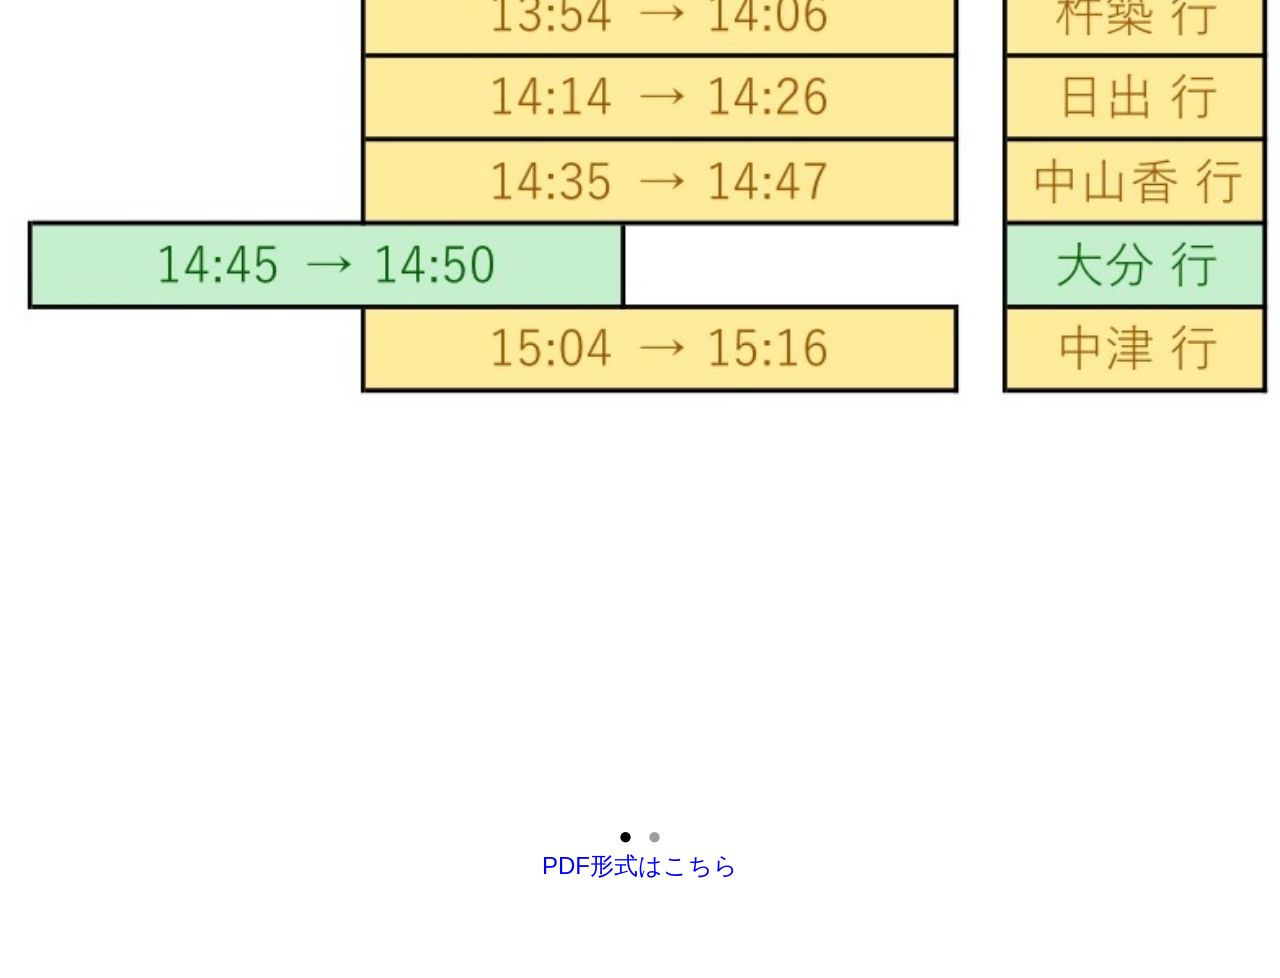
==== commit 11e8565d: "Update index.html" ====
--- a/index.html
+++ b/index.html
@@ -145,7 +145,7 @@
       }
     }
     .iframe {
-      height: 25dvh;
+      height: 40dvh;
       width: 100dvw;
       overflow: hidden;
     }
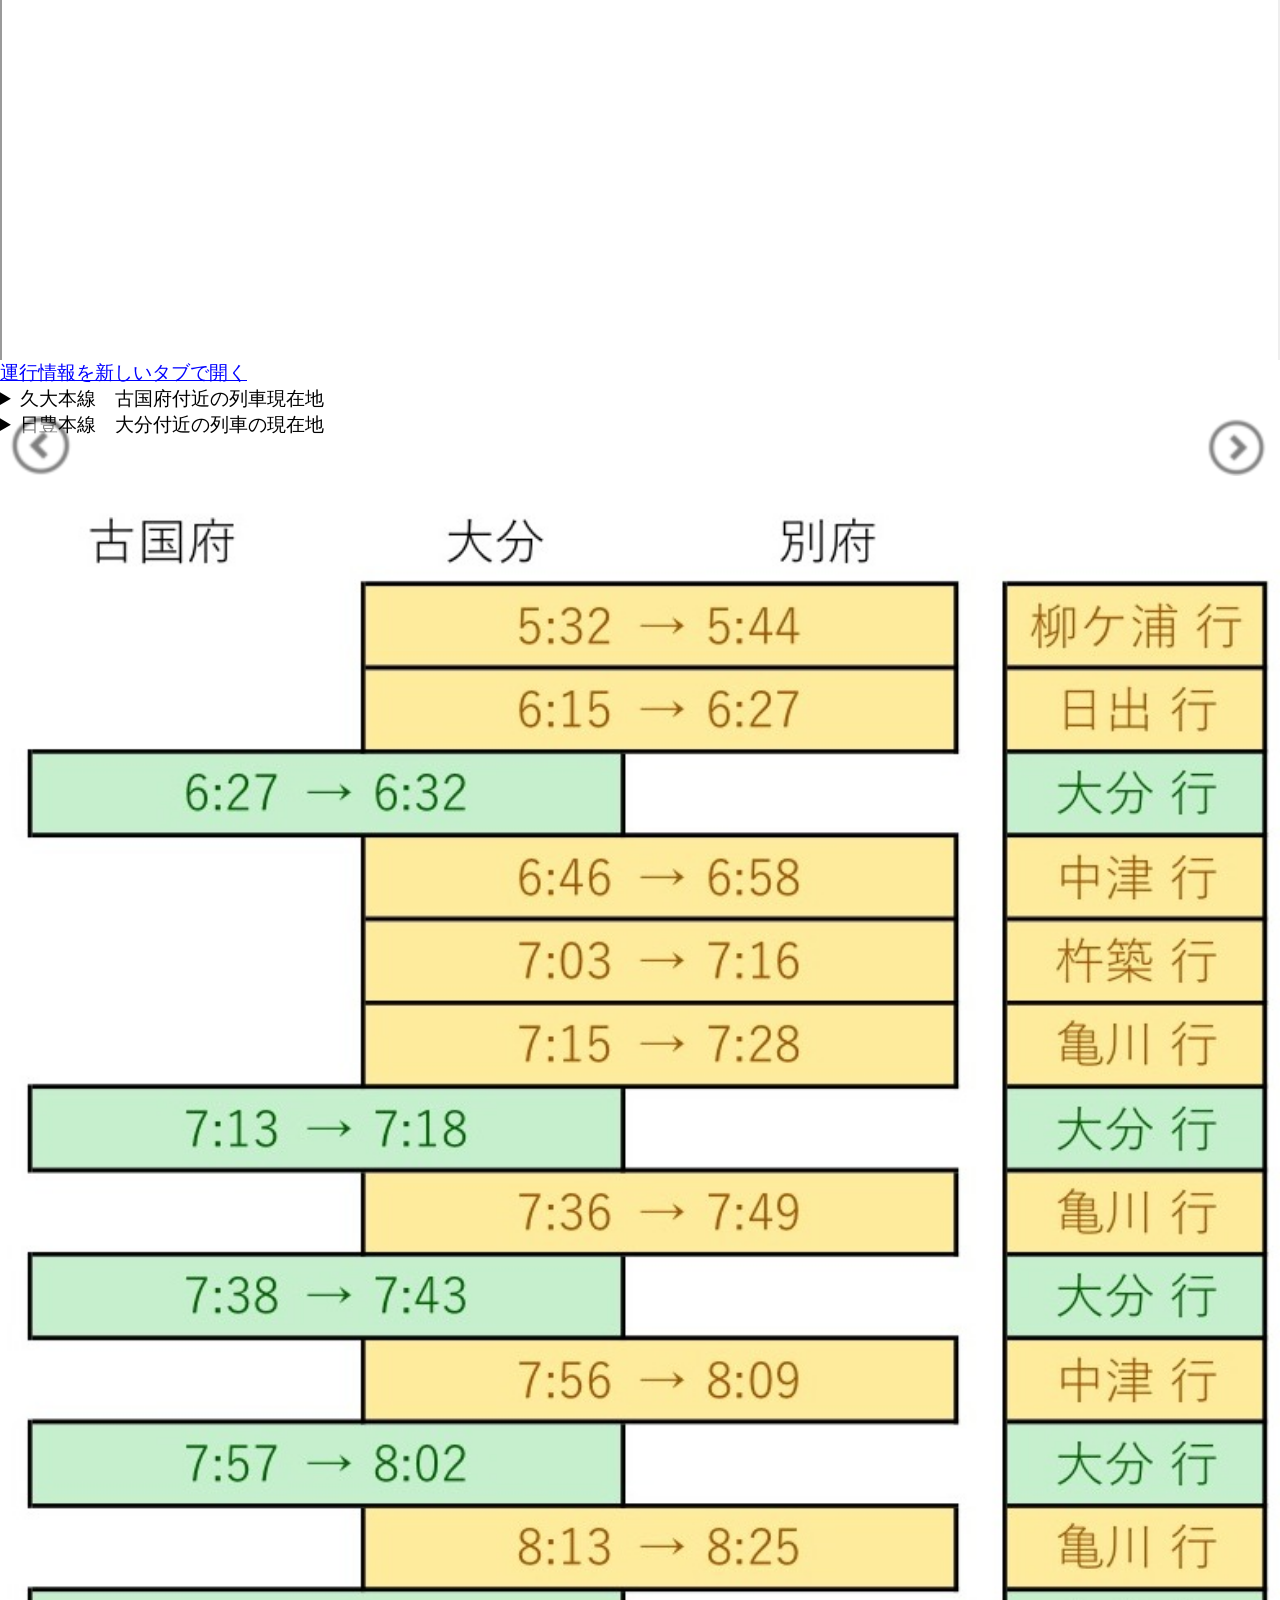
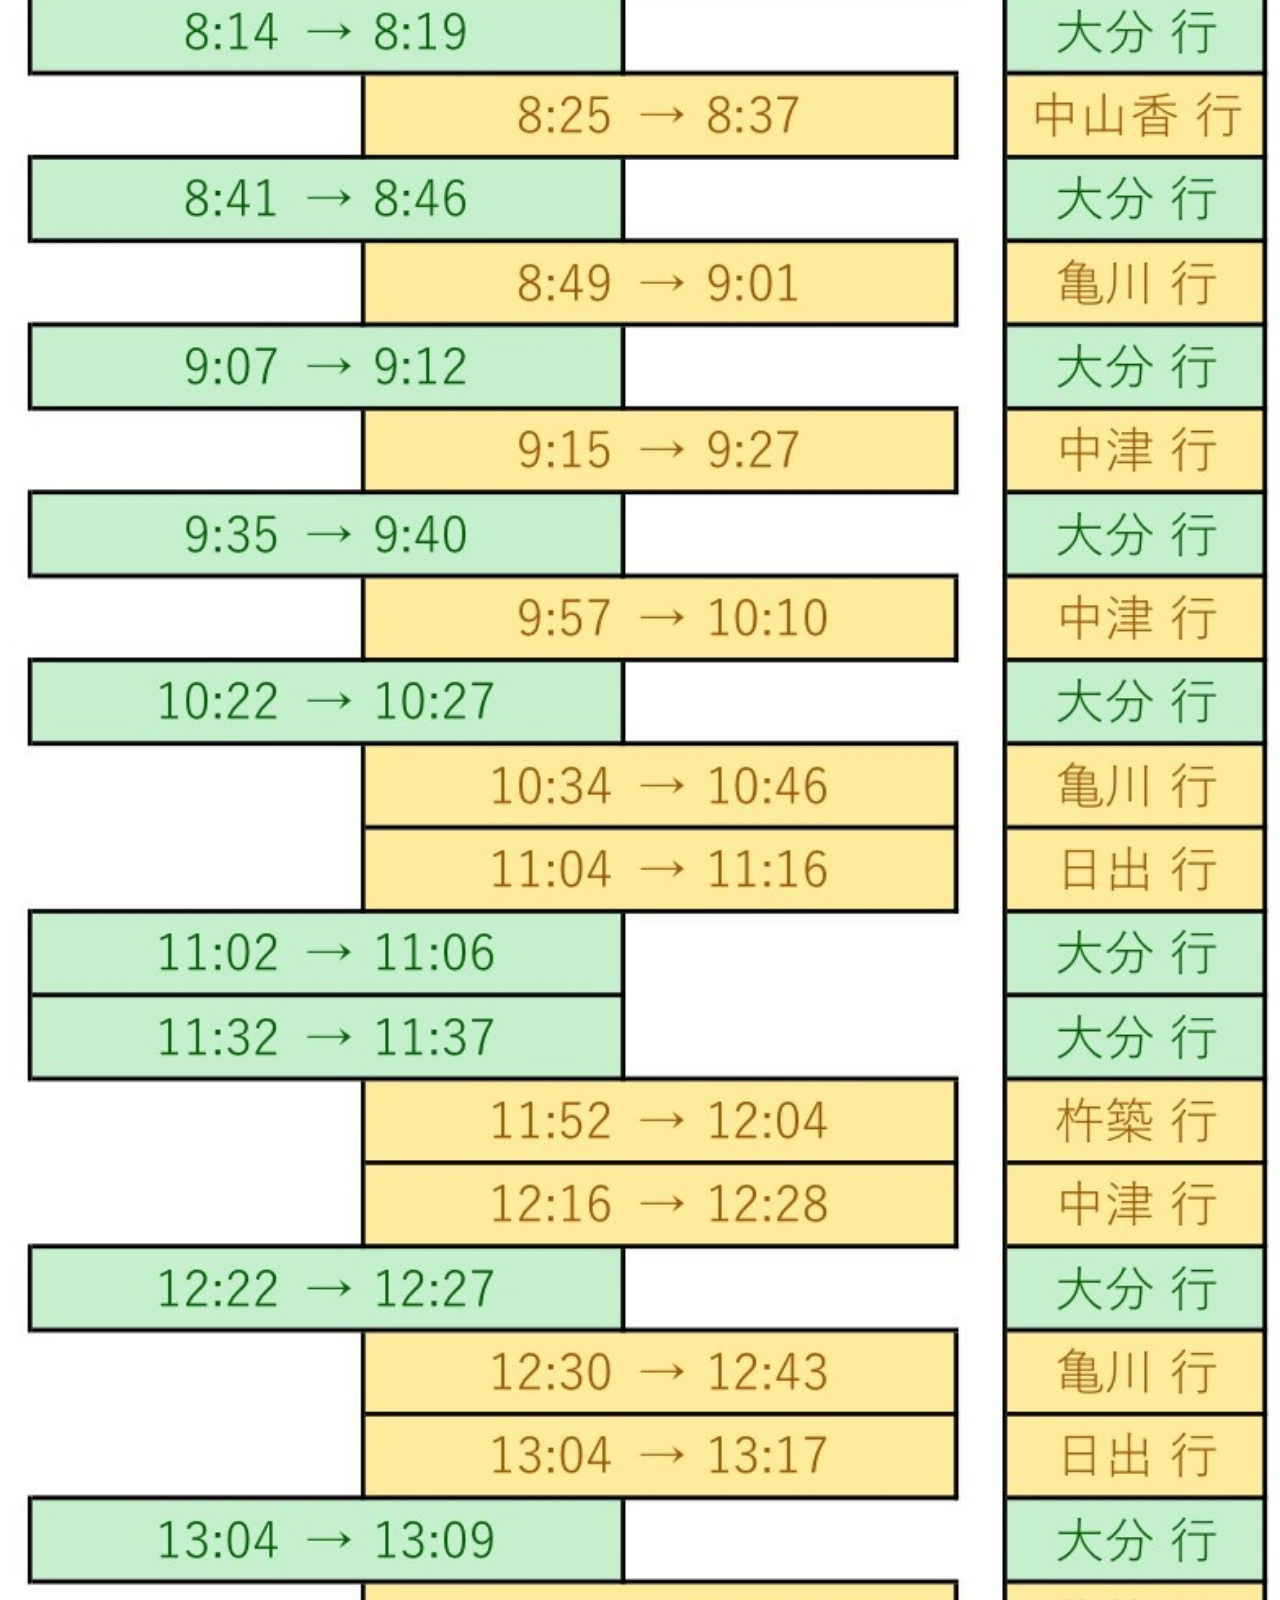
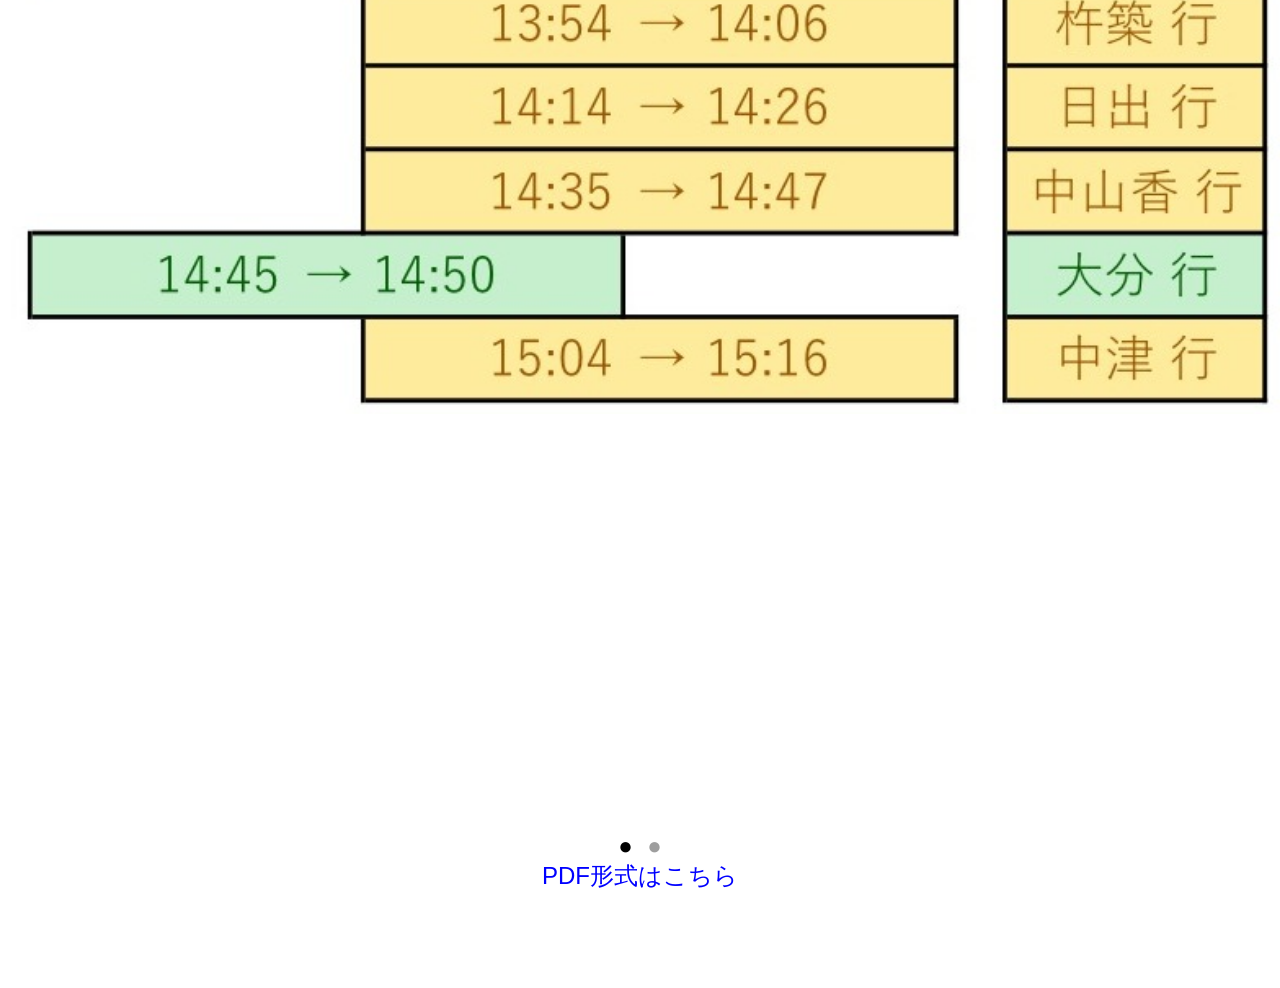
==== commit 4b43b5e0: "Update index.html" ====
--- a/index.html
+++ b/index.html
@@ -15,6 +15,10 @@
     
     body, html {
       height: 100%;
+    }
+
+    .where details summary{
+      font-size: 1.2em;
     }
 
     .where details iframe {
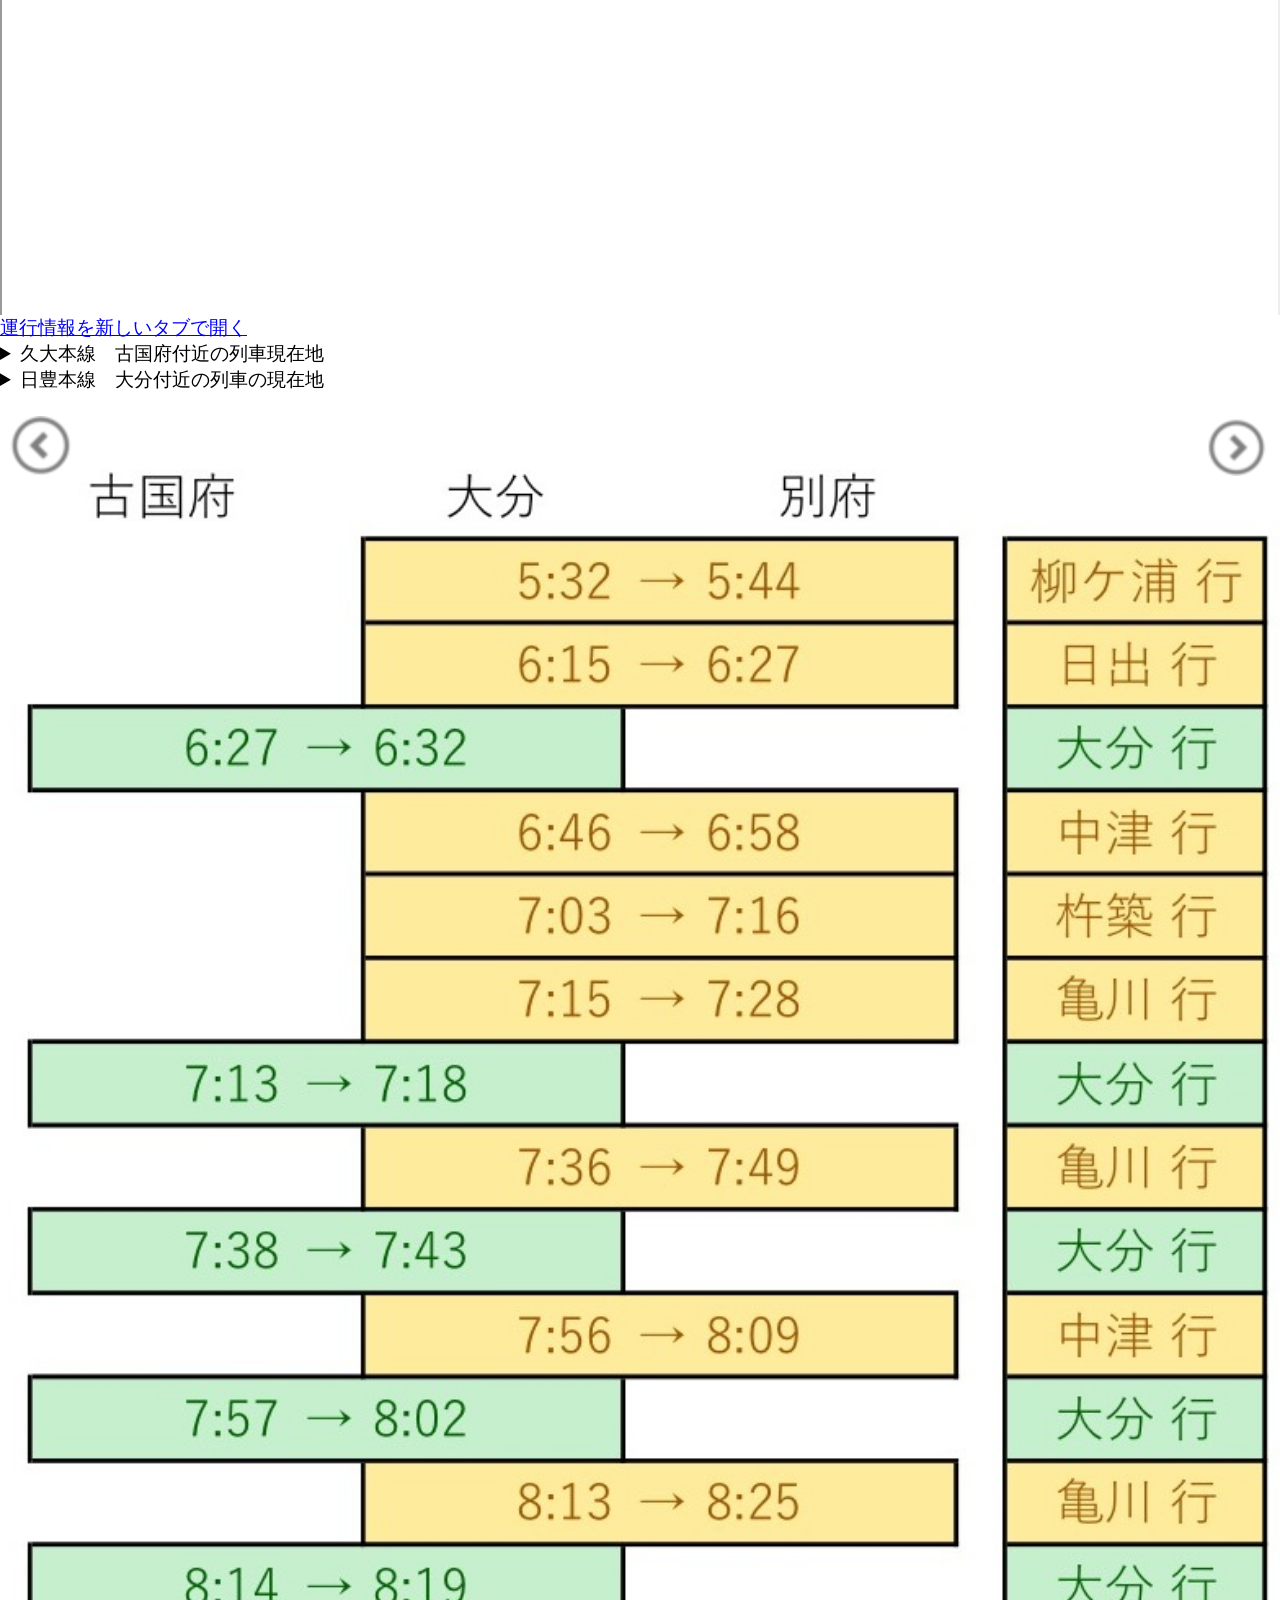
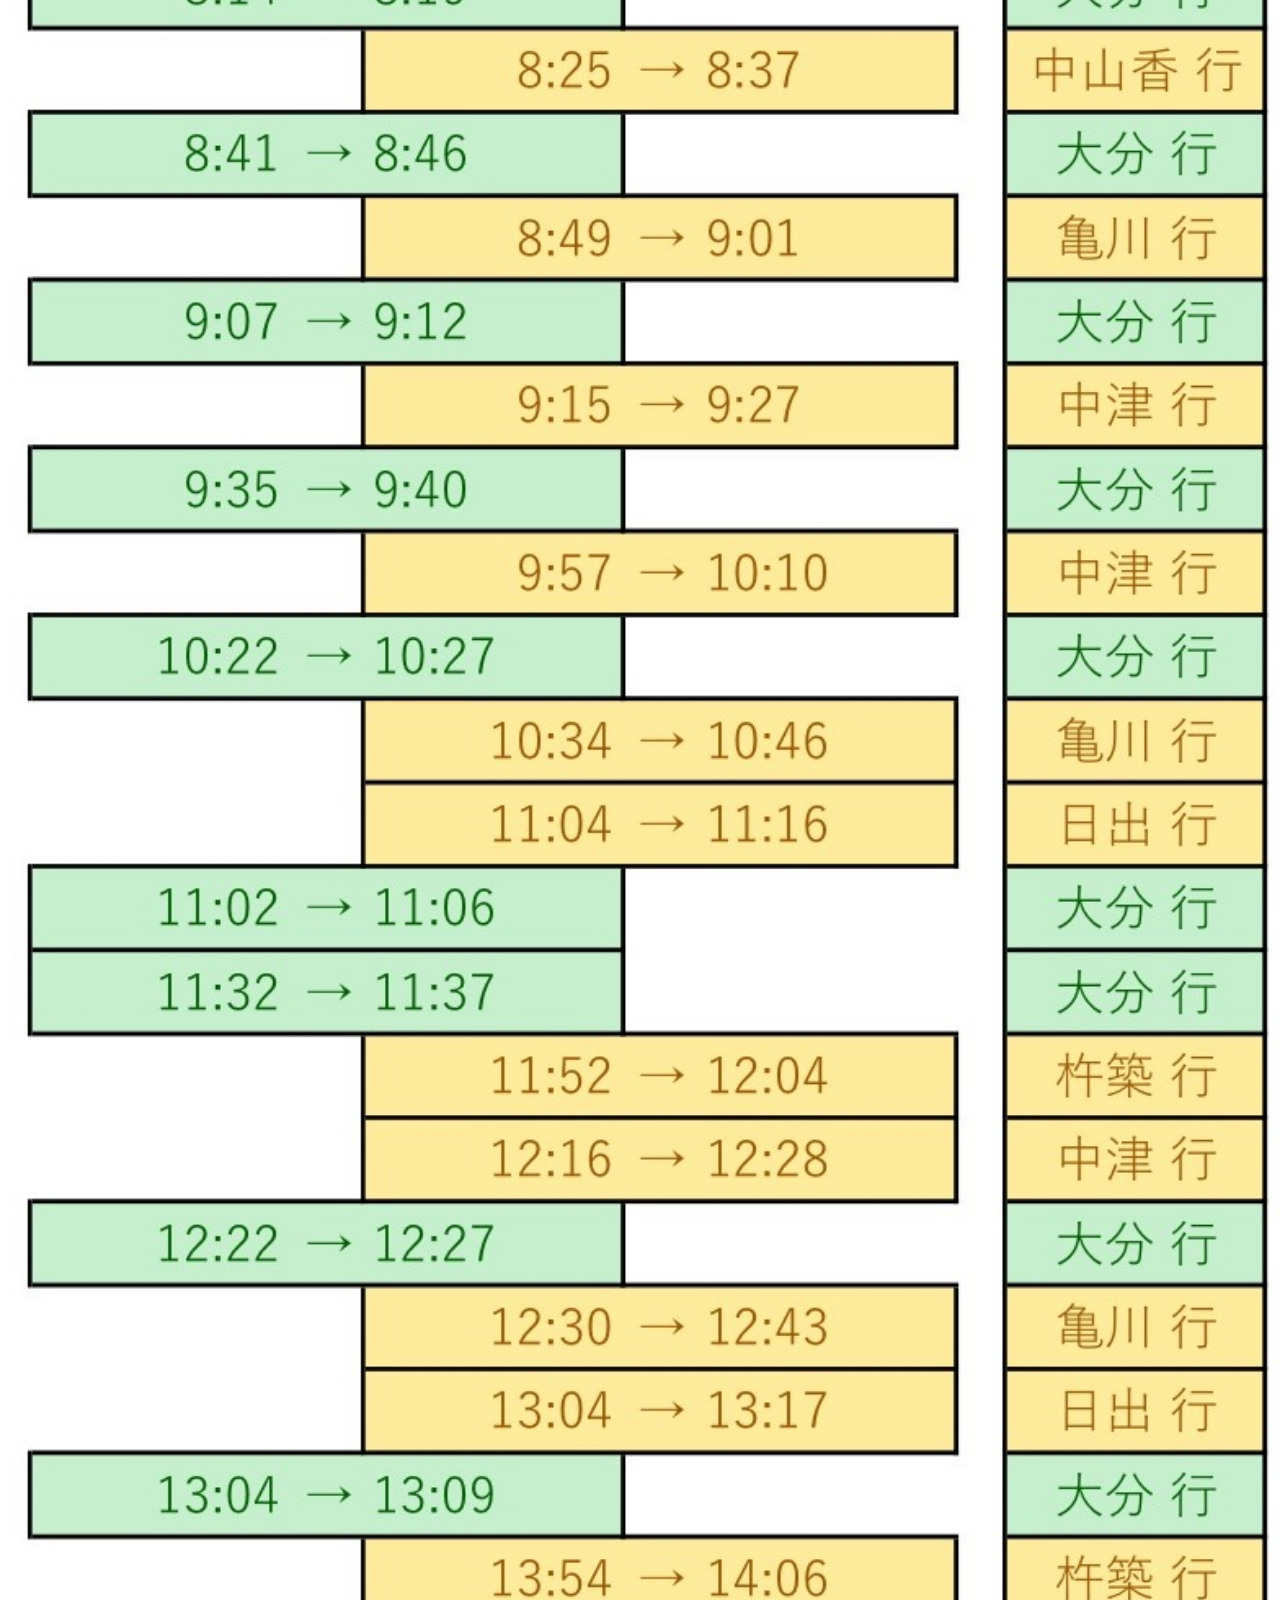
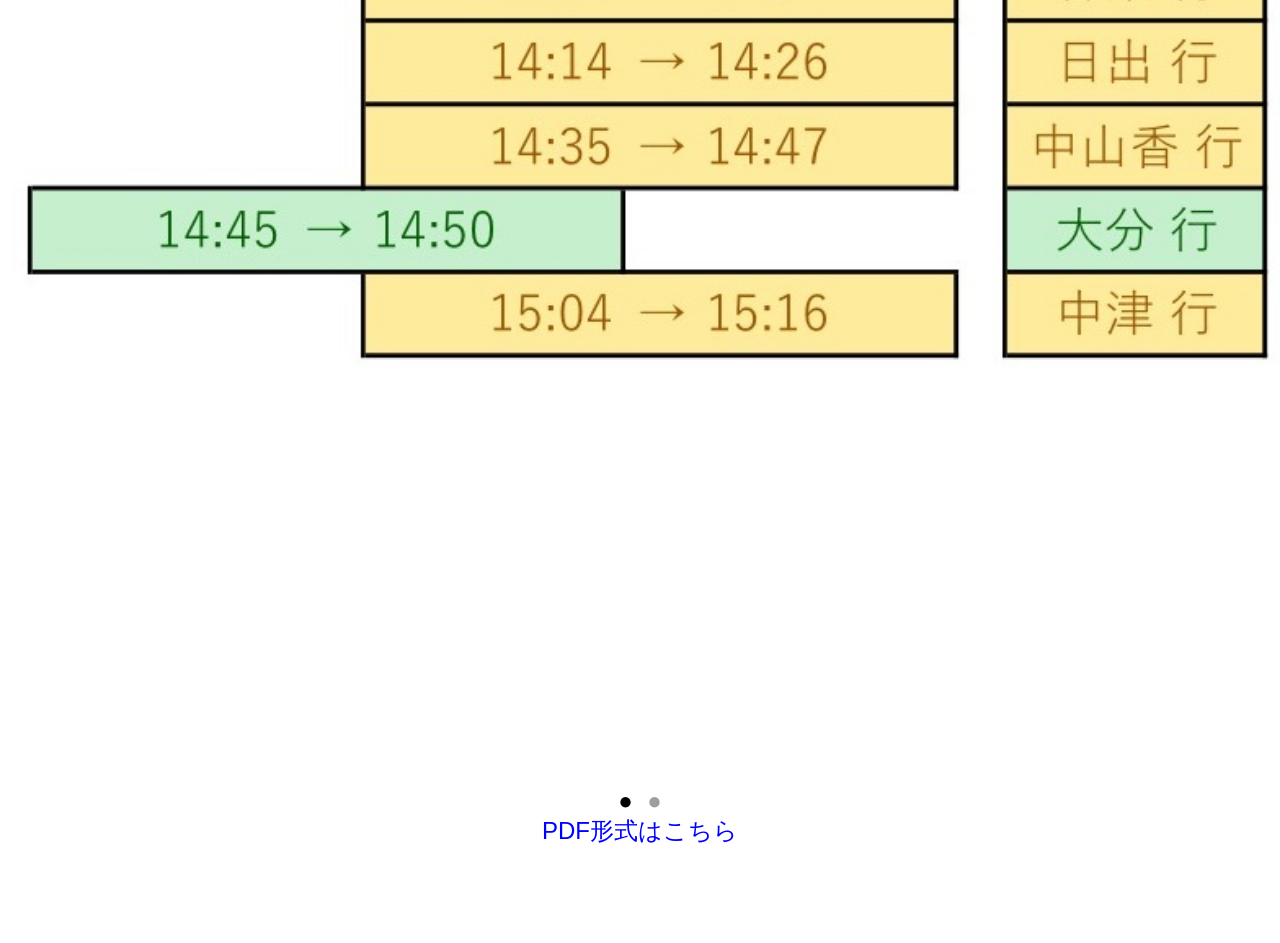
==== commit b405ab3b: "Update index.html" ====
--- a/index.html
+++ b/index.html
@@ -149,7 +149,7 @@
       }
     }
     .iframe {
-      height: 40dvh;
+      height: 35dvh;
       width: 100dvw;
       overflow: hidden;
     }
